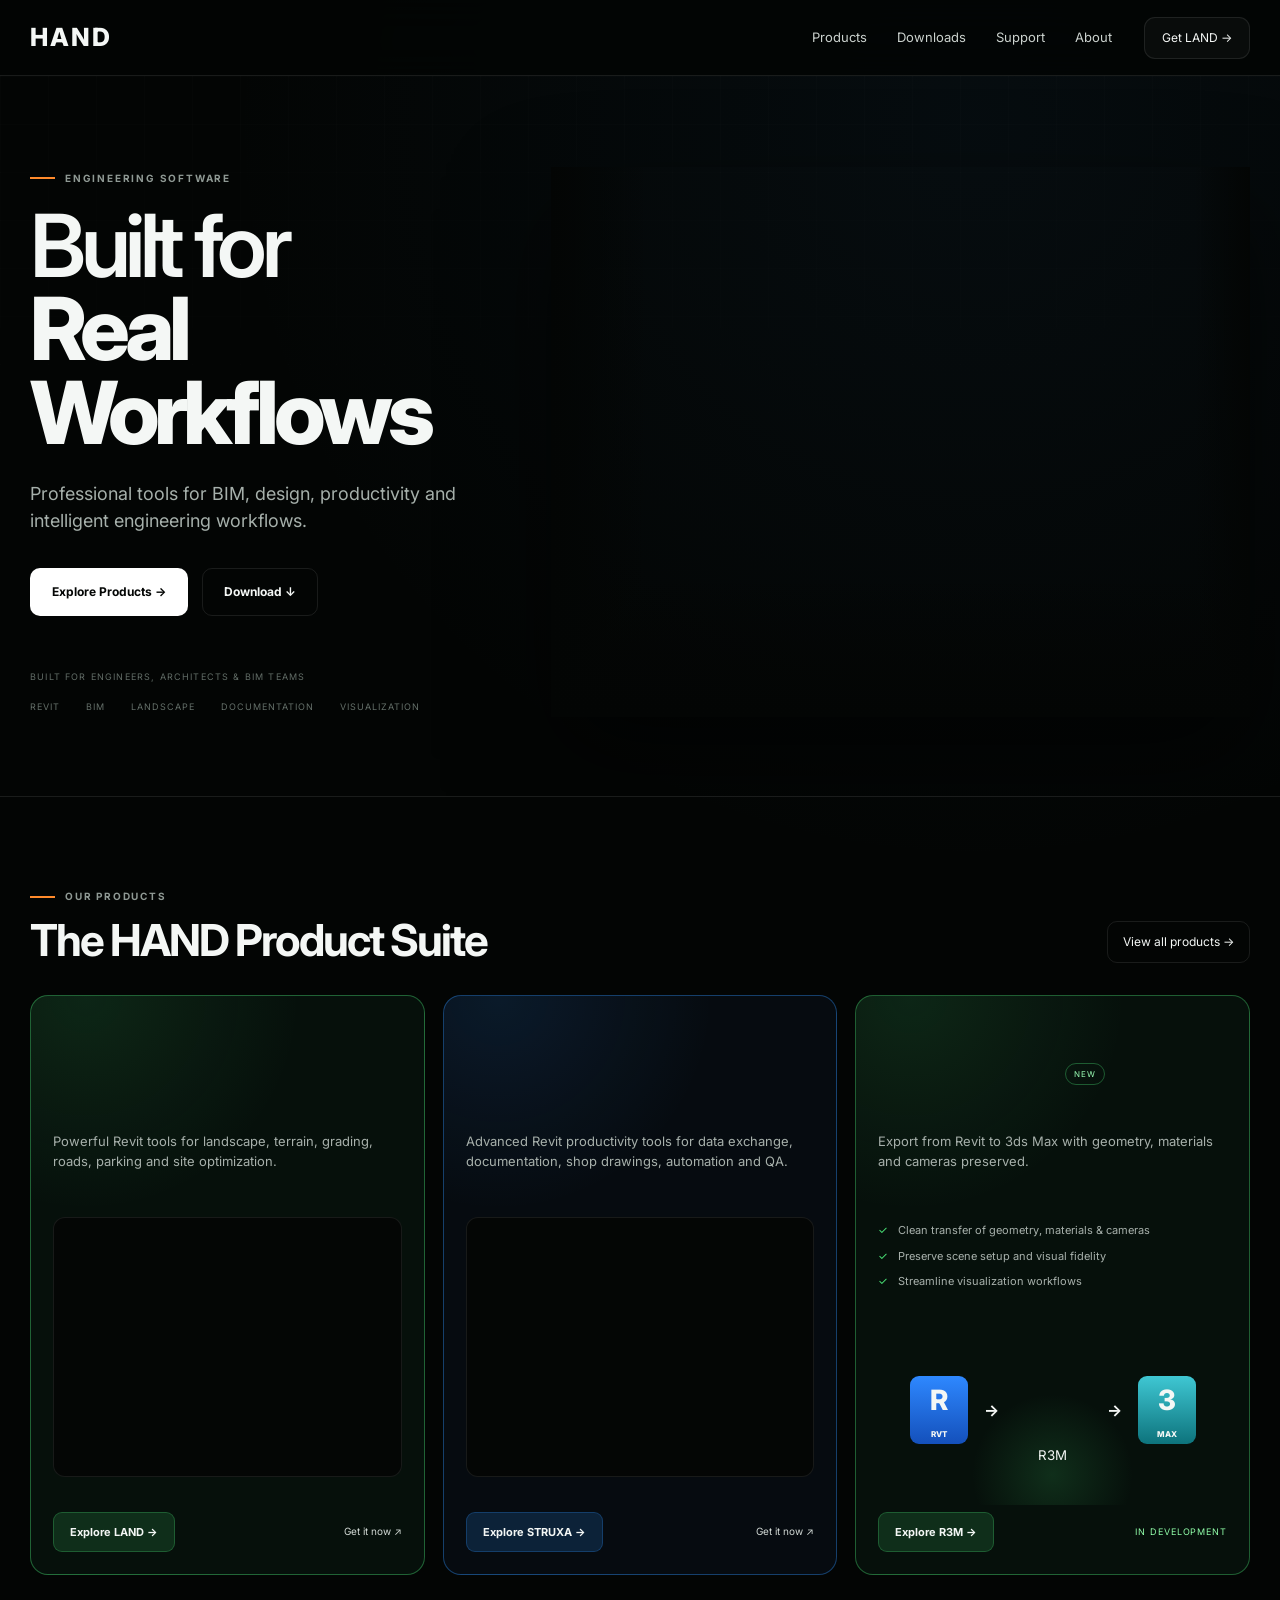
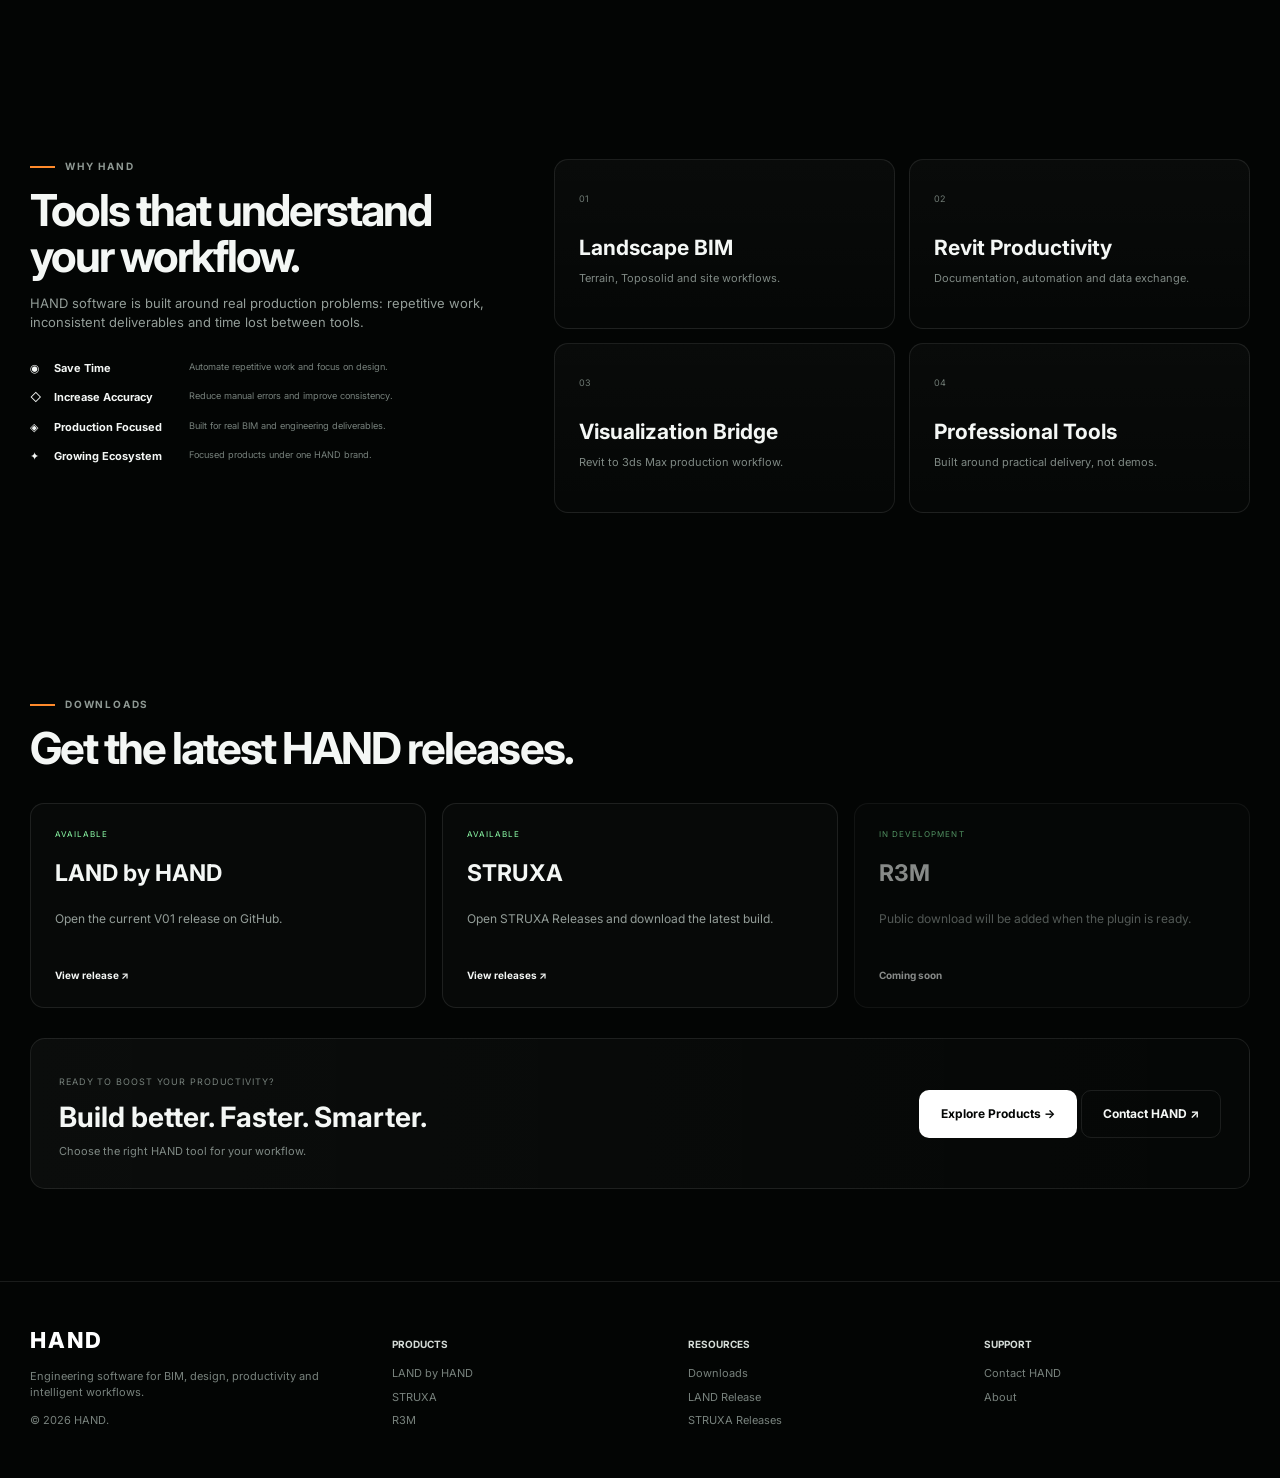
==== index.html @ 241ab633 "Publish approved HAND site with exact R3M logo" ====
<!doctype html>
<html lang="en">
<head>
<meta charset="utf-8">
<meta name="viewport" content="width=device-width,initial-scale=1">
<title>HAND — Engineering Software</title>
<meta name="description" content="Professional Revit and BIM software built for real engineering workflows.">
<link rel="preconnect" href="https://fonts.googleapis.com">
<link rel="preconnect" href="https://fonts.gstatic.com" crossorigin>
<link href="https://fonts.googleapis.com/css2?family=Inter:wght@400;500;600;700;800&display=swap" rel="stylesheet">
<style>
:root{--bg:#030504;--panel:#080c0a;--panel2:#0b100d;--text:#f4f7f5;--muted:#939d98;--line:rgba(255,255,255,.09);--green:#4be879;--blue:#2f94ff;--orange:#ff8a2b;--radius:18px}
*{box-sizing:border-box}html{scroll-behavior:smooth}body{margin:0;background:radial-gradient(circle at 76% 4%,rgba(43,102,154,.08),transparent 24%),var(--bg);color:var(--text);font-family:Inter,system-ui,sans-serif;line-height:1.5;overflow-x:hidden}a{color:inherit;text-decoration:none}.shell{width:min(1220px,calc(100% - 48px));margin:auto}
.topbar{position:sticky;top:0;z-index:99;height:76px;background:rgba(3,5,4,.86);border-bottom:1px solid var(--line);backdrop-filter:blur(18px)}.nav{height:100%;display:flex;align-items:center;gap:32px}.brand{font-size:25px;font-weight:800;letter-spacing:.08em}.navlinks{margin-left:auto;display:flex;gap:30px;color:#cbd2ce;font-size:13px}.navlinks a:hover{color:white}.topcta{padding:11px 17px;border:1px solid var(--line);border-radius:11px;font-size:12px;background:rgba(255,255,255,.03)}
.hero{border-bottom:1px solid var(--line);position:relative;overflow:hidden}.hero:before{content:"";position:absolute;inset:0;background-image:linear-gradient(rgba(255,255,255,.012) 1px,transparent 1px),linear-gradient(90deg,rgba(255,255,255,.012) 1px,transparent 1px);background-size:48px 48px;mask-image:linear-gradient(#000,transparent 70%);pointer-events:none}.hero-grid{min-height:720px;display:grid;grid-template-columns:.82fr 1.18fr;gap:36px;align-items:center;padding:58px 0 46px}.eyebrow{display:flex;align-items:center;gap:10px;font-size:10px;letter-spacing:.18em;color:#8f9994;font-weight:700}.eyebrow:before{content:"";width:25px;height:2px;background:var(--orange)}h1{font-size:clamp(62px,6.8vw,92px);letter-spacing:-.062em;line-height:.96;margin:18px 0 26px;font-weight:600}h1 strong{font-weight:800}.hero-copy p{font-size:18px;color:#a6b0ab;max-width:565px}.hero-actions{display:flex;gap:14px;margin:34px 0 54px}.btn{min-height:48px;padding:0 21px;border-radius:10px;border:1px solid var(--line);display:inline-flex;align-items:center;justify-content:center;gap:22px;font-size:12px;font-weight:700;transition:.22s ease}.btn:hover{transform:translateY(-2px)}.btn.primary{background:#fff;color:#040605}.trustlabel{font-size:9px;letter-spacing:.13em;color:#626d67}.trust{display:flex;gap:26px;flex-wrap:wrap;margin-top:16px;color:#65706a;font-size:9px;letter-spacing:.11em}.hero-art{position:relative;min-height:550px}.hero-img{position:absolute;inset:0;width:100%;height:100%;object-fit:cover;object-position:center;border-radius:8px;box-shadow:0 42px 100px rgba(0,0,0,.55)}.hero-art:after{content:"";position:absolute;inset:0;background:linear-gradient(90deg,#030504 0%,transparent 14%,transparent 92%,#030504 100%),linear-gradient(180deg,transparent 74%,#030504 100%);pointer-events:none}
.section{padding:92px 0}.section-head{display:flex;justify-content:space-between;align-items:end;margin-bottom:32px}.section-head h2{font-size:44px;letter-spacing:-.045em;line-height:1.05;margin:13px 0 0}.outline{padding:11px 15px;border:1px solid var(--line);border-radius:10px;font-size:12px}
.product-grid{display:grid;grid-template-columns:repeat(3,1fr);gap:18px}.product{min-height:580px;padding:22px;border:1px solid var(--line);border-radius:var(--radius);display:flex;flex-direction:column;overflow:hidden;position:relative;transition:.28s ease}.product:hover{transform:translateY(-5px)}.product.land{border-color:rgba(75,232,121,.38);background:radial-gradient(circle at 14% 0,rgba(75,232,121,.10),transparent 32%),#06100b}.product.struxa{border-color:rgba(47,148,255,.38);background:radial-gradient(circle at 14% 0,rgba(47,148,255,.11),transparent 32%),#060b10}.product.r3m{border-color:rgba(75,232,121,.36);background:radial-gradient(circle at 14% 0,rgba(75,232,121,.10),transparent 32%),#06100b}.product-logo{height:112px;display:flex;align-items:center}.product-logo img{max-height:106px;max-width:100%;object-fit:contain}.product>p{min-height:65px;margin:2px 0 14px;color:#a7b0ab;font-size:13px}.poster{height:260px;border:1px solid rgba(255,255,255,.08);border-radius:12px;overflow:hidden;background:#040605;margin:6px 0 20px}.poster img{width:100%;height:100%;object-fit:cover;transition:.3s ease}.product:hover .poster img{transform:scale(1.015)}.card-foot{margin-top:auto;display:flex;align-items:center;justify-content:space-between;gap:12px}.product-btn{padding:11px 16px;border-radius:9px;font-size:11px;font-weight:700;border:1px solid var(--line)}.land .product-btn,.r3m .product-btn{background:rgba(75,232,121,.14);border-color:rgba(75,232,121,.25)}.struxa .product-btn{background:rgba(47,148,255,.17);border-color:rgba(47,148,255,.25)}.secondary-link{font-size:10px;color:#d2d9d5}
.r3-title{height:112px;display:flex;align-items:center;gap:16px}.r3-title strong{font-size:42px;letter-spacing:-.04em}.pill{font-size:8px;letter-spacing:.11em;color:#9bffb6;border:1px solid rgba(75,232,121,.34);border-radius:999px;padding:4px 8px}.r3-logo{width:74px;height:74px;filter:drop-shadow(0 0 18px rgba(75,232,121,.22))}.r3-logo .cube-line{stroke:rgba(242,247,245,.92);stroke-width:4;fill:none;stroke-linejoin:round;stroke-linecap:round}.r3-logo .cube-back{stroke:rgba(75,232,121,.58);stroke-width:2.8;fill:none;stroke-linejoin:round;stroke-linecap:round}.r3-logo .r-core{fill:url(#r3grad)}.r3-logo .r-shadow{fill:rgba(24,94,42,.95)}.r3-list{list-style:none;padding:0;margin:2px 0 16px}.r3-list li{font-size:11px;color:#a8b1ac;margin:9px 0;padding-left:20px;position:relative}.r3-list li:before{content:"✓";position:absolute;left:0;color:var(--green)}.pipeline{height:190px;display:flex;align-items:center;justify-content:center;gap:16px;border-radius:12px;background:radial-gradient(circle at 50% 84%,rgba(75,232,121,.14),transparent 34%)}.app{width:58px;height:68px;border-radius:9px;display:grid;place-items:center;font-weight:800;font-size:28px;background:linear-gradient(#2e88ff,#1450bb)}.app.max{background:linear-gradient(#3fc7d3,#0d737c)}.app small{display:block;font-size:8px}.mid{text-align:center}.mid .r3-logo{width:60px;height:60px;margin:auto}.mid small{display:block;margin-top:10px}.dev{font-size:9px;color:#91ffaa;letter-spacing:.1em}
.why-wrap{display:grid;grid-template-columns:.82fr 1.18fr;gap:40px}.why-copy h2{font-size:44px;letter-spacing:-.045em;line-height:1.04;margin:14px 0}.why-copy>p{max-width:470px;color:var(--muted);font-size:13px}.why-list{display:grid;gap:13px;margin-top:27px}.why-list div{display:grid;grid-template-columns:24px 135px 1fr;align-items:start;font-size:11px}.why-list small{color:#77817c}.cap-grid{display:grid;grid-template-columns:repeat(2,1fr);gap:14px}.cap{min-height:170px;padding:24px;border:1px solid var(--line);border-radius:14px;background:linear-gradient(180deg,rgba(255,255,255,.028),rgba(255,255,255,.012))}.cap span{font-size:9px;color:#6e7973}.cap strong{display:block;font-size:21px;margin:24px 0 6px}.cap p{margin:0;font-size:11px;color:#7f8984}
.download-grid{display:grid;grid-template-columns:repeat(3,1fr);gap:16px}.download{min-height:205px;padding:24px;border:1px solid var(--line);border-radius:14px;background:rgba(255,255,255,.02);display:flex;flex-direction:column}.download span{font-size:8px;letter-spacing:.13em;color:#8effaa}.download strong{font-size:23px;margin:16px 0 7px}.download p{font-size:12px;color:var(--muted)}.download b{margin-top:auto;font-size:10px}.download.disabled{opacity:.55}.bottom-cta{margin-top:30px;padding:28px;border:1px solid var(--line);border-radius:15px;display:flex;align-items:center;justify-content:space-between;gap:25px;background:linear-gradient(90deg,rgba(255,255,255,.035),rgba(255,255,255,.012))}.bottom-cta small{font-size:9px;color:#76807b;letter-spacing:.1em}.bottom-cta h3{font-size:28px;margin:5px 0}.bottom-cta p{font-size:11px;color:#7f8984;margin:0}
footer{border-top:1px solid var(--line);padding:42px 0;color:#78827d;font-size:11px}.footer-grid{display:grid;grid-template-columns:1.25fr repeat(3,1fr);gap:30px}.footer-grid h4{color:#d4dbd7;font-size:10px}.footer-grid a{display:block;margin:7px 0}.footer-brand{font-size:22px;font-weight:800;letter-spacing:.08em;color:#fff}
.reveal{opacity:0;transform:translateY(18px);transition:.65s ease}.reveal.visible{opacity:1;transform:none}
@media(max-width:1000px){.hero-grid,.why-wrap{grid-template-columns:1fr}.hero-art{min-height:470px}.product-grid,.download-grid{grid-template-columns:1fr}.footer-grid{grid-template-columns:1fr 1fr}.navlinks{display:none}}@media(max-width:620px){.shell{width:min(100% - 28px,1220px)}.hero-grid{min-height:auto;padding:55px 0}.hero-art{min-height:360px}h1{font-size:52px}.section{padding:68px 0}.section-head{align-items:flex-start;flex-direction:column;gap:16px}.cap-grid{grid-template-columns:1fr}.why-list div{grid-template-columns:24px 1fr}.why-list small{grid-column:2}.bottom-cta{align-items:flex-start;flex-direction:column}.footer-grid{grid-template-columns:1fr}}

.exact-r3{height:112px;display:flex;align-items:center;gap:12px}
.exact-r3 img{width:260px;max-width:80%;height:105px;object-fit:contain;object-position:left center;filter:drop-shadow(0 0 13px rgba(75,232,121,.17))}
.r3-exact-icon{width:76px;height:76px;object-fit:contain;filter:drop-shadow(0 0 13px rgba(75,232,121,.18))}
.mid .r3-exact-icon{margin:auto}

/* Official product artwork cropping */
.product-logo{overflow:hidden;position:relative}
.land .product-logo img{width:250%;max-width:none;max-height:none;height:auto;transform:translate(-3%,-1%)}
.struxa .product-logo img{width:210%;max-width:none;max-height:none;height:auto;transform:translate(-1%,-1%)}
.exact-r3{overflow:hidden}
.exact-r3 img{width:175px!important;max-width:none!important;height:210px!important;object-fit:cover!important;object-position:50% 96%!important;transform:translateY(-5px);filter:drop-shadow(0 0 12px rgba(75,232,121,.18))!important}
.r3-exact-icon{width:76px!important;height:76px!important;object-fit:cover!important;object-position:50% 23%!important;filter:drop-shadow(0 0 13px rgba(75,232,121,.18))}
</style>
</head>
<body>
<header class="topbar"><div class="shell nav"><a class="brand" href="#top">HAND</a><nav class="navlinks"><a href="#products">Products</a><a href="#downloads">Downloads</a><a href="#support">Support</a><a href="#about">About</a></nav><a class="topcta" href="https://github.com/amae1234ae-lgtm/Land-by-hand/releases/tag/V01" target="_blank">Get LAND →</a></div></header>
<main id="top">
<section class="hero"><div class="shell hero-grid"><div class="hero-copy reveal"><div class="eyebrow">ENGINEERING SOFTWARE</div><h1>Built for<br><strong>Real Workflows</strong></h1><p>Professional tools for BIM, design, productivity and intelligent engineering workflows.</p><div class="hero-actions"><a class="btn primary" href="#products">Explore Products →</a><a class="btn" href="#downloads">Download ↓</a></div><div class="trustlabel">BUILT FOR ENGINEERS, ARCHITECTS & BIM TEAMS</div><div class="trust"><span>REVIT</span><span>BIM</span><span>LANDSCAPE</span><span>DOCUMENTATION</span><span>VISUALIZATION</span></div></div><div class="hero-art reveal"><img class="hero-img" src="assets/hero.webp" alt="HAND engineering software visualization"></div></div></section>
<section class="section" id="products"><div class="shell"><div class="section-head reveal"><div><div class="eyebrow">OUR PRODUCTS</div><h2>The HAND Product Suite</h2></div><a class="outline" href="#downloads">View all products →</a></div><div class="product-grid">
<article class="product land reveal"><div class="product-logo"><img src="assets/land.webp" alt="LAND by HAND"></div><p>Powerful Revit tools for landscape, terrain, grading, roads, parking and site optimization.</p><div class="poster"><img src="assets/land.webp" alt="LAND by HAND features"></div><div class="card-foot"><a class="product-btn" href="https://github.com/amae1234ae-lgtm/Land-by-hand/releases/tag/V01" target="_blank">Explore LAND →</a><a class="secondary-link" href="https://github.com/amae1234ae-lgtm/Land-by-hand/releases/tag/V01" target="_blank">Get it now ↗</a></div></article>
<article class="product struxa reveal"><div class="product-logo"><img src="assets/struxa.webp" alt="STRUXA by HAND"></div><p>Advanced Revit productivity tools for data exchange, documentation, shop drawings, automation and QA.</p><div class="poster"><img src="assets/struxa.webp" alt="STRUXA features"></div><div class="card-foot"><a class="product-btn" href="https://github.com/amae1234ae-lgtm/struxa-releases/releases" target="_blank">Explore STRUXA →</a><a class="secondary-link" href="https://github.com/amae1234ae-lgtm/struxa-releases/releases" target="_blank">Get it now ↗</a></div></article>
<article class="product r3m reveal"><div class="r3-title exact-r3"><img src="assets/r3m.webp" alt="R3M approved Option 3 logo"><span class="pill">NEW</span></div><p>Export from Revit to 3ds Max with geometry, materials and cameras preserved.</p><ul class="r3-list"><li>Clean transfer of geometry, materials & cameras</li><li>Preserve scene setup and visual fidelity</li><li>Streamline visualization workflows</li></ul><div class="pipeline"><div class="app">R<small>RVT</small></div><b>→</b><div class="mid"><img class="r3-exact-icon" src="assets/r3m.webp" alt="R3M"><small>R3M</small></div><b>→</b><div class="app max">3<small>MAX</small></div></div><div class="card-foot"><a class="product-btn" href="#about">Explore R3M →</a><span class="dev">IN DEVELOPMENT</span></div></article>
</div></div></section>
<section class="section" id="about"><div class="shell why-wrap"><div class="why-copy reveal"><div class="eyebrow">WHY HAND</div><h2>Tools that understand<br>your workflow.</h2><p>HAND software is built around real production problems: repetitive work, inconsistent deliverables and time lost between tools.</p><div class="why-list"><div><span>◉</span><b>Save Time</b><small>Automate repetitive work and focus on design.</small></div><div><span>◇</span><b>Increase Accuracy</b><small>Reduce manual errors and improve consistency.</small></div><div><span>◈</span><b>Production Focused</b><small>Built for real BIM and engineering deliverables.</small></div><div><span>✦</span><b>Growing Ecosystem</b><small>Focused products under one HAND brand.</small></div></div></div><div class="cap-grid reveal"><article class="cap"><span>01</span><strong>Landscape BIM</strong><p>Terrain, Toposolid and site workflows.</p></article><article class="cap"><span>02</span><strong>Revit Productivity</strong><p>Documentation, automation and data exchange.</p></article><article class="cap"><span>03</span><strong>Visualization Bridge</strong><p>Revit to 3ds Max production workflow.</p></article><article class="cap"><span>04</span><strong>Professional Tools</strong><p>Built around practical delivery, not demos.</p></article></div></div></section>
<section class="section" id="downloads"><div class="shell"><div class="section-head reveal"><div><div class="eyebrow">DOWNLOADS</div><h2>Get the latest HAND releases.</h2></div></div><div class="download-grid reveal"><a class="download" href="https://github.com/amae1234ae-lgtm/Land-by-hand/releases/tag/V01" target="_blank"><span>AVAILABLE</span><strong>LAND by HAND</strong><p>Open the current V01 release on GitHub.</p><b>View release ↗</b></a><a class="download" href="https://github.com/amae1234ae-lgtm/struxa-releases/releases" target="_blank"><span>AVAILABLE</span><strong>STRUXA</strong><p>Open STRUXA Releases and download the latest build.</p><b>View releases ↗</b></a><div class="download disabled"><span>IN DEVELOPMENT</span><strong>R3M</strong><p>Public download will be added when the plugin is ready.</p><b>Coming soon</b></div></div><div class="bottom-cta reveal" id="support"><div><small>READY TO BOOST YOUR PRODUCTIVITY?</small><h3>Build better. Faster. Smarter.</h3><p>Choose the right HAND tool for your workflow.</p></div><div><a class="btn primary" href="#products">Explore Products →</a> <a class="btn" href="mailto:handplugins@gmail.com">Contact HAND ↗</a></div></div></div></section>
</main>
<footer><div class="shell footer-grid"><div><div class="footer-brand">HAND</div><p>Engineering software for BIM, design, productivity and intelligent workflows.</p><span>© <span id="year"></span> HAND.</span></div><div><h4>PRODUCTS</h4><a href="#products">LAND by HAND</a><a href="#products">STRUXA</a><a href="#products">R3M</a></div><div><h4>RESOURCES</h4><a href="#downloads">Downloads</a><a href="https://github.com/amae1234ae-lgtm/Land-by-hand/releases/tag/V01" target="_blank">LAND Release</a><a href="https://github.com/amae1234ae-lgtm/struxa-releases/releases" target="_blank">STRUXA Releases</a></div><div><h4>SUPPORT</h4><a href="mailto:handplugins@gmail.com">Contact HAND</a><a href="#about">About</a></div></div></footer>
<script>document.getElementById('year').textContent=new Date().getFullYear();const io=new IntersectionObserver(es=>es.forEach(e=>{if(e.isIntersecting){e.target.classList.add('visible');io.unobserve(e.target)}}),{threshold:.08});document.querySelectorAll('.reveal').forEach(el=>io.observe(el));</script>
</body></html>
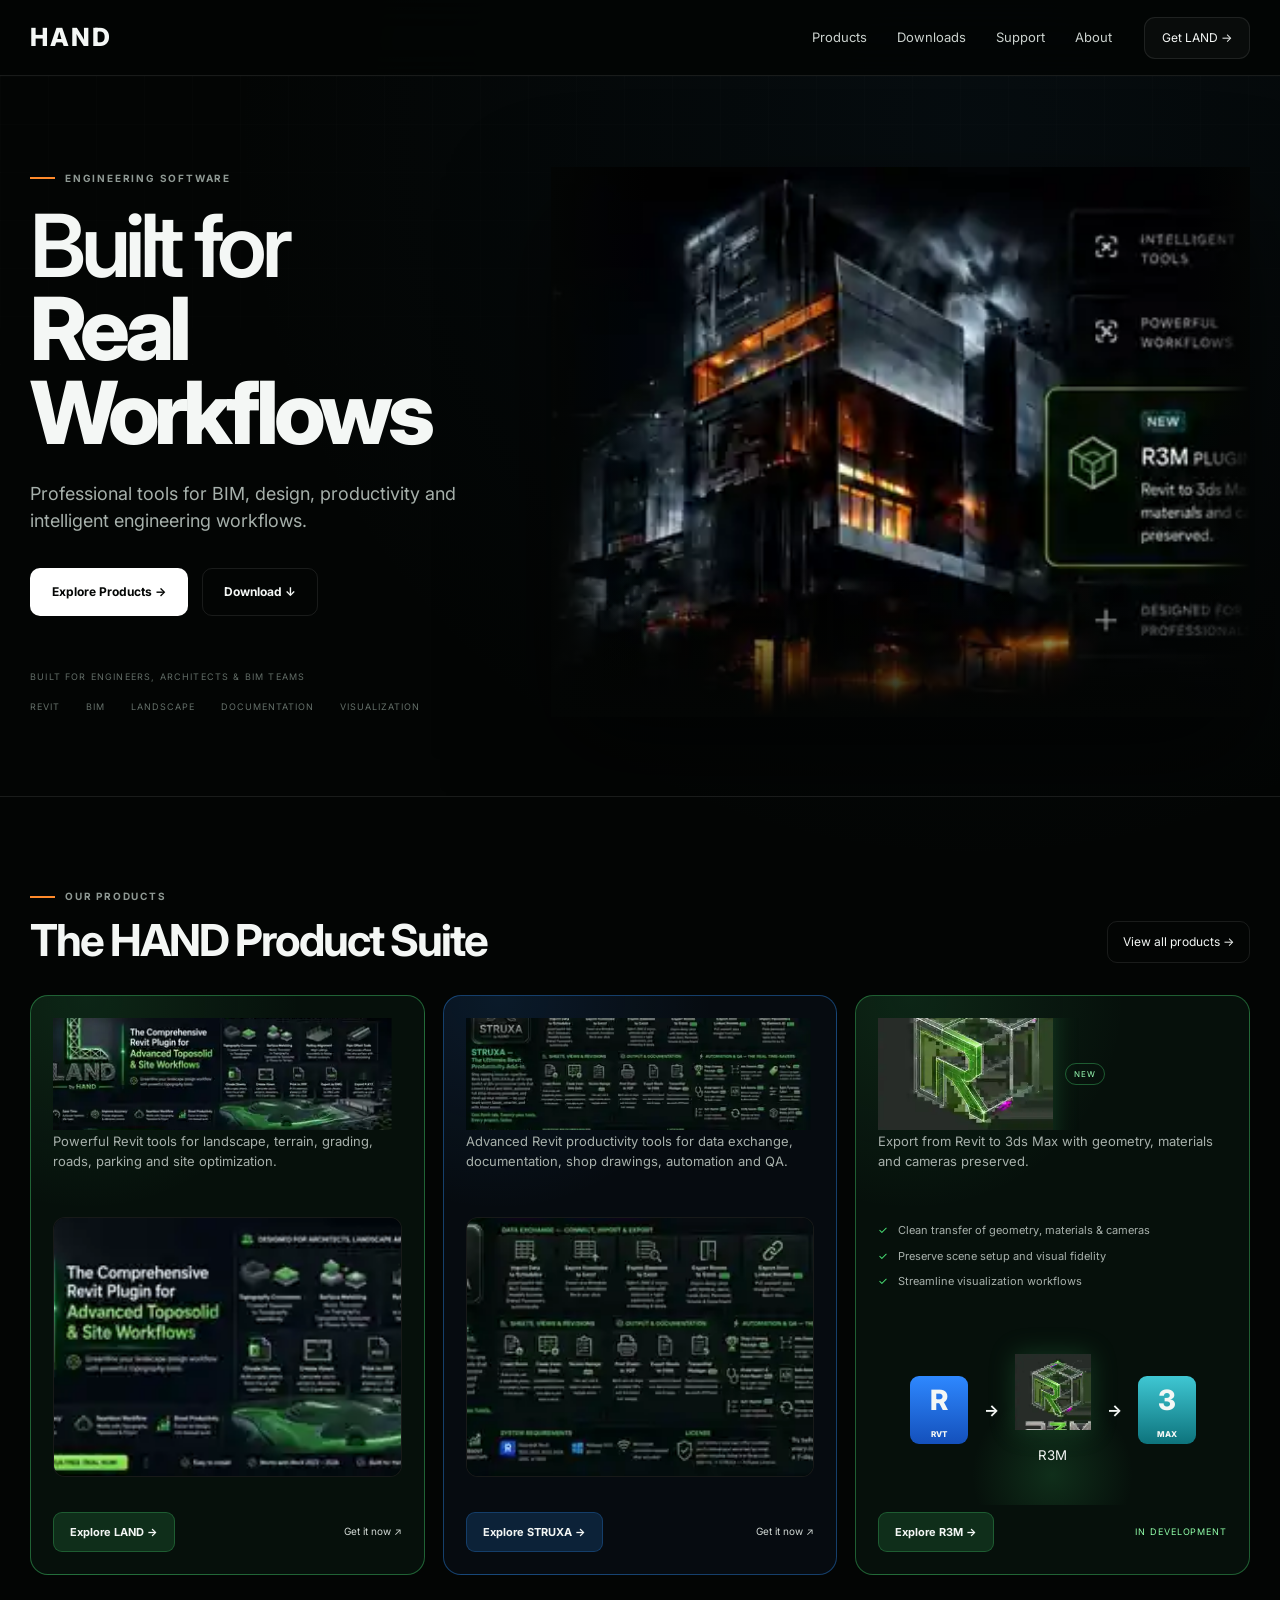
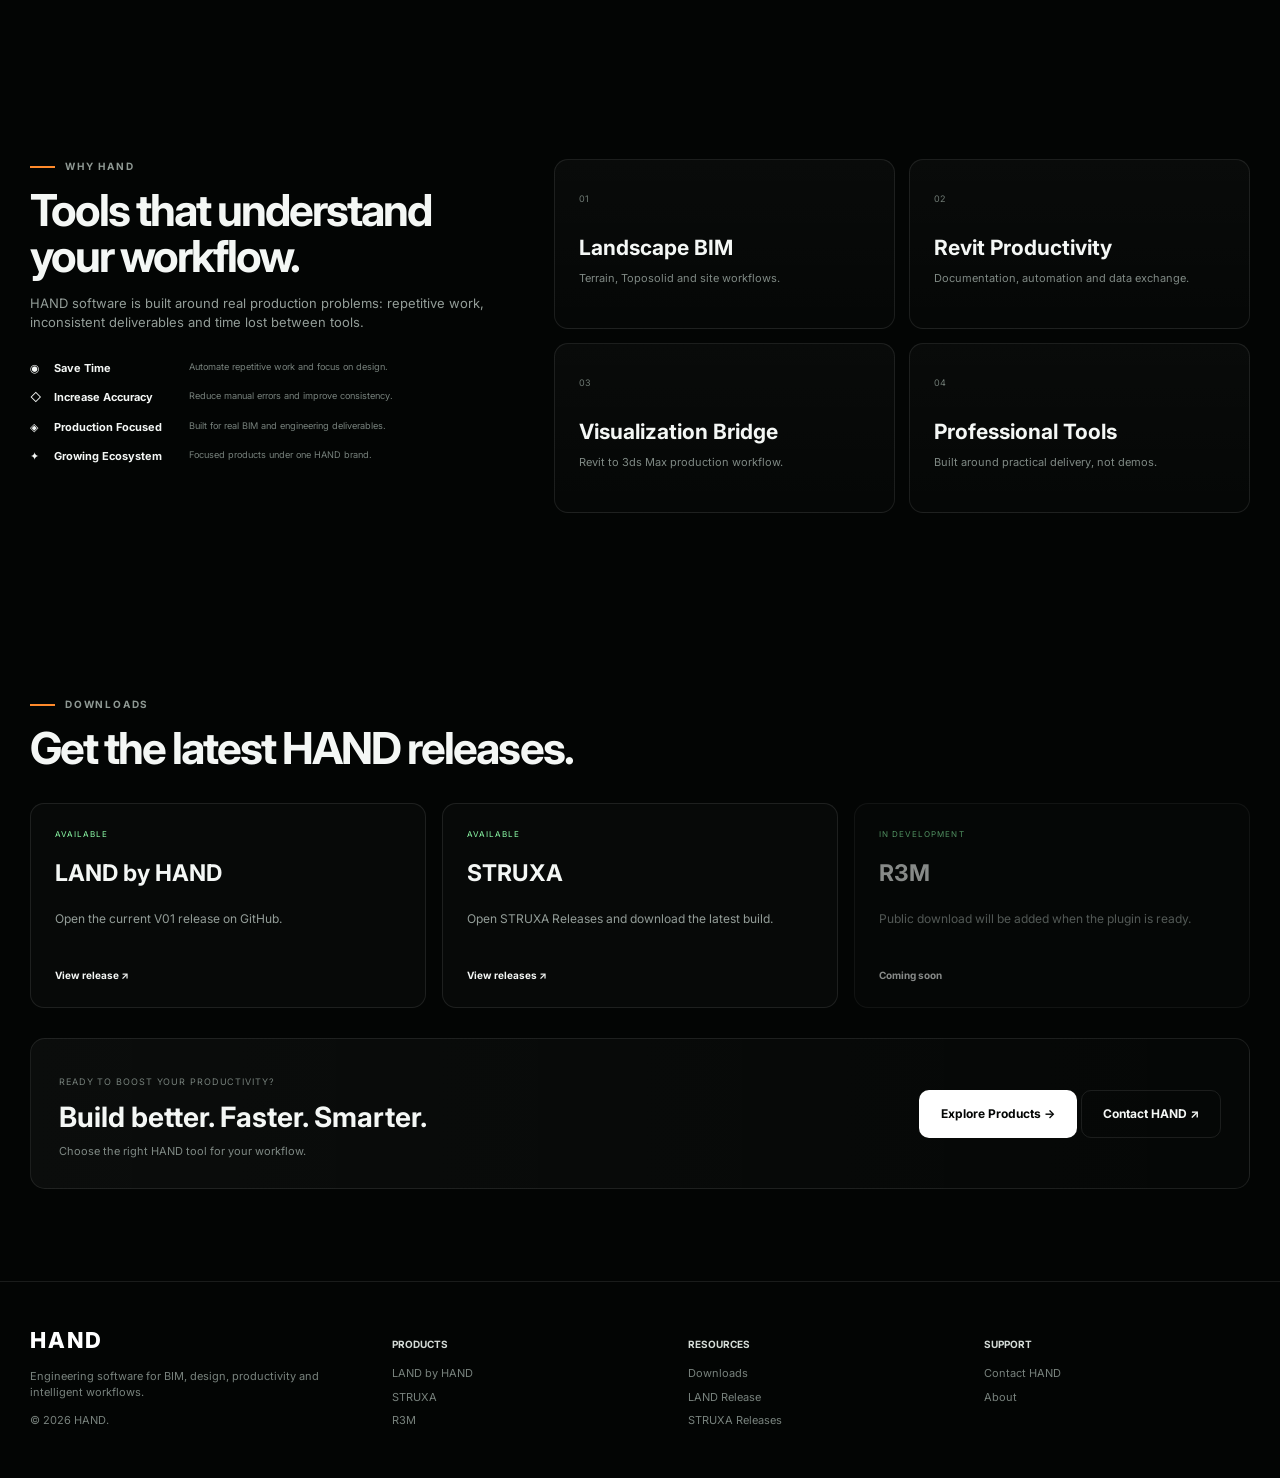
==== commit 9f0c6d5e: "Switch HAND site to embedded image delivery" ====
--- a/index.html
+++ b/index.html
@@ -27,7 +27,6 @@
 .r3-exact-icon{width:76px;height:76px;object-fit:contain;filter:drop-shadow(0 0 13px rgba(75,232,121,.18))}
 .mid .r3-exact-icon{margin:auto}
 
-/* Official product artwork cropping */
 .product-logo{overflow:hidden;position:relative}
 .land .product-logo img{width:250%;max-width:none;max-height:none;height:auto;transform:translate(-3%,-1%)}
 .struxa .product-logo img{width:210%;max-width:none;max-height:none;height:auto;transform:translate(-1%,-1%)}
@@ -39,15 +38,15 @@
 <body>
 <header class="topbar"><div class="shell nav"><a class="brand" href="#top">HAND</a><nav class="navlinks"><a href="#products">Products</a><a href="#downloads">Downloads</a><a href="#support">Support</a><a href="#about">About</a></nav><a class="topcta" href="https://github.com/amae1234ae-lgtm/Land-by-hand/releases/tag/V01" target="_blank">Get LAND →</a></div></header>
 <main id="top">
-<section class="hero"><div class="shell hero-grid"><div class="hero-copy reveal"><div class="eyebrow">ENGINEERING SOFTWARE</div><h1>Built for<br><strong>Real Workflows</strong></h1><p>Professional tools for BIM, design, productivity and intelligent engineering workflows.</p><div class="hero-actions"><a class="btn primary" href="#products">Explore Products →</a><a class="btn" href="#downloads">Download ↓</a></div><div class="trustlabel">BUILT FOR ENGINEERS, ARCHITECTS & BIM TEAMS</div><div class="trust"><span>REVIT</span><span>BIM</span><span>LANDSCAPE</span><span>DOCUMENTATION</span><span>VISUALIZATION</span></div></div><div class="hero-art reveal"><img class="hero-img" src="assets/hero.webp" alt="HAND engineering software visualization"></div></div></section>
+<section class="hero"><div class="shell hero-grid"><div class="hero-copy reveal"><div class="eyebrow">ENGINEERING SOFTWARE</div><h1>Built for<br><strong>Real Workflows</strong></h1><p>Professional tools for BIM, design, productivity and intelligent engineering workflows.</p><div class="hero-actions"><a class="btn primary" href="#products">Explore Products →</a><a class="btn" href="#downloads">Download ↓</a></div><div class="trustlabel">BUILT FOR ENGINEERS, ARCHITECTS & BIM TEAMS</div><div class="trust"><span>REVIT</span><span>BIM</span><span>LANDSCAPE</span><span>DOCUMENTATION</span><span>VISUALIZATION</span></div></div><div class="hero-art reveal"><img class="hero-img embedded-hero" alt="HAND engineering software visualization"></div></div></section>
 <section class="section" id="products"><div class="shell"><div class="section-head reveal"><div><div class="eyebrow">OUR PRODUCTS</div><h2>The HAND Product Suite</h2></div><a class="outline" href="#downloads">View all products →</a></div><div class="product-grid">
-<article class="product land reveal"><div class="product-logo"><img src="assets/land.webp" alt="LAND by HAND"></div><p>Powerful Revit tools for landscape, terrain, grading, roads, parking and site optimization.</p><div class="poster"><img src="assets/land.webp" alt="LAND by HAND features"></div><div class="card-foot"><a class="product-btn" href="https://github.com/amae1234ae-lgtm/Land-by-hand/releases/tag/V01" target="_blank">Explore LAND →</a><a class="secondary-link" href="https://github.com/amae1234ae-lgtm/Land-by-hand/releases/tag/V01" target="_blank">Get it now ↗</a></div></article>
-<article class="product struxa reveal"><div class="product-logo"><img src="assets/struxa.webp" alt="STRUXA by HAND"></div><p>Advanced Revit productivity tools for data exchange, documentation, shop drawings, automation and QA.</p><div class="poster"><img src="assets/struxa.webp" alt="STRUXA features"></div><div class="card-foot"><a class="product-btn" href="https://github.com/amae1234ae-lgtm/struxa-releases/releases" target="_blank">Explore STRUXA →</a><a class="secondary-link" href="https://github.com/amae1234ae-lgtm/struxa-releases/releases" target="_blank">Get it now ↗</a></div></article>
-<article class="product r3m reveal"><div class="r3-title exact-r3"><img src="assets/r3m.webp" alt="R3M approved Option 3 logo"><span class="pill">NEW</span></div><p>Export from Revit to 3ds Max with geometry, materials and cameras preserved.</p><ul class="r3-list"><li>Clean transfer of geometry, materials & cameras</li><li>Preserve scene setup and visual fidelity</li><li>Streamline visualization workflows</li></ul><div class="pipeline"><div class="app">R<small>RVT</small></div><b>→</b><div class="mid"><img class="r3-exact-icon" src="assets/r3m.webp" alt="R3M"><small>R3M</small></div><b>→</b><div class="app max">3<small>MAX</small></div></div><div class="card-foot"><a class="product-btn" href="#about">Explore R3M →</a><span class="dev">IN DEVELOPMENT</span></div></article>
+<article class="product land reveal"><div class="product-logo"><img class="embedded-land" alt="LAND by HAND"></div><p>Powerful Revit tools for landscape, terrain, grading, roads, parking and site optimization.</p><div class="poster"><img class="embedded-land" alt="LAND by HAND features"></div><div class="card-foot"><a class="product-btn" href="https://github.com/amae1234ae-lgtm/Land-by-hand/releases/tag/V01" target="_blank">Explore LAND →</a><a class="secondary-link" href="https://github.com/amae1234ae-lgtm/Land-by-hand/releases/tag/V01" target="_blank">Get it now ↗</a></div></article>
+<article class="product struxa reveal"><div class="product-logo"><img class="embedded-struxa" alt="STRUXA by HAND"></div><p>Advanced Revit productivity tools for data exchange, documentation, shop drawings, automation and QA.</p><div class="poster"><img class="embedded-struxa" alt="STRUXA features"></div><div class="card-foot"><a class="product-btn" href="https://github.com/amae1234ae-lgtm/struxa-releases/releases" target="_blank">Explore STRUXA →</a><a class="secondary-link" href="https://github.com/amae1234ae-lgtm/struxa-releases/releases" target="_blank">Get it now ↗</a></div></article>
+<article class="product r3m reveal"><div class="r3-title exact-r3"><img class="embedded-r3m" alt="R3M approved Option 3 logo"><span class="pill">NEW</span></div><p>Export from Revit to 3ds Max with geometry, materials and cameras preserved.</p><ul class="r3-list"><li>Clean transfer of geometry, materials & cameras</li><li>Preserve scene setup and visual fidelity</li><li>Streamline visualization workflows</li></ul><div class="pipeline"><div class="app">R<small>RVT</small></div><b>→</b><div class="mid"><img class="r3-exact-icon embedded-r3m" alt="R3M"><small>R3M</small></div><b>→</b><div class="app max">3<small>MAX</small></div></div><div class="card-foot"><a class="product-btn" href="#about">Explore R3M →</a><span class="dev">IN DEVELOPMENT</span></div></article>
 </div></div></section>
 <section class="section" id="about"><div class="shell why-wrap"><div class="why-copy reveal"><div class="eyebrow">WHY HAND</div><h2>Tools that understand<br>your workflow.</h2><p>HAND software is built around real production problems: repetitive work, inconsistent deliverables and time lost between tools.</p><div class="why-list"><div><span>◉</span><b>Save Time</b><small>Automate repetitive work and focus on design.</small></div><div><span>◇</span><b>Increase Accuracy</b><small>Reduce manual errors and improve consistency.</small></div><div><span>◈</span><b>Production Focused</b><small>Built for real BIM and engineering deliverables.</small></div><div><span>✦</span><b>Growing Ecosystem</b><small>Focused products under one HAND brand.</small></div></div></div><div class="cap-grid reveal"><article class="cap"><span>01</span><strong>Landscape BIM</strong><p>Terrain, Toposolid and site workflows.</p></article><article class="cap"><span>02</span><strong>Revit Productivity</strong><p>Documentation, automation and data exchange.</p></article><article class="cap"><span>03</span><strong>Visualization Bridge</strong><p>Revit to 3ds Max production workflow.</p></article><article class="cap"><span>04</span><strong>Professional Tools</strong><p>Built around practical delivery, not demos.</p></article></div></div></section>
 <section class="section" id="downloads"><div class="shell"><div class="section-head reveal"><div><div class="eyebrow">DOWNLOADS</div><h2>Get the latest HAND releases.</h2></div></div><div class="download-grid reveal"><a class="download" href="https://github.com/amae1234ae-lgtm/Land-by-hand/releases/tag/V01" target="_blank"><span>AVAILABLE</span><strong>LAND by HAND</strong><p>Open the current V01 release on GitHub.</p><b>View release ↗</b></a><a class="download" href="https://github.com/amae1234ae-lgtm/struxa-releases/releases" target="_blank"><span>AVAILABLE</span><strong>STRUXA</strong><p>Open STRUXA Releases and download the latest build.</p><b>View releases ↗</b></a><div class="download disabled"><span>IN DEVELOPMENT</span><strong>R3M</strong><p>Public download will be added when the plugin is ready.</p><b>Coming soon</b></div></div><div class="bottom-cta reveal" id="support"><div><small>READY TO BOOST YOUR PRODUCTIVITY?</small><h3>Build better. Faster. Smarter.</h3><p>Choose the right HAND tool for your workflow.</p></div><div><a class="btn primary" href="#products">Explore Products →</a> <a class="btn" href="mailto:handplugins@gmail.com">Contact HAND ↗</a></div></div></div></section>
 </main>
 <footer><div class="shell footer-grid"><div><div class="footer-brand">HAND</div><p>Engineering software for BIM, design, productivity and intelligent workflows.</p><span>© <span id="year"></span> HAND.</span></div><div><h4>PRODUCTS</h4><a href="#products">LAND by HAND</a><a href="#products">STRUXA</a><a href="#products">R3M</a></div><div><h4>RESOURCES</h4><a href="#downloads">Downloads</a><a href="https://github.com/amae1234ae-lgtm/Land-by-hand/releases/tag/V01" target="_blank">LAND Release</a><a href="https://github.com/amae1234ae-lgtm/struxa-releases/releases" target="_blank">STRUXA Releases</a></div><div><h4>SUPPORT</h4><a href="mailto:handplugins@gmail.com">Contact HAND</a><a href="#about">About</a></div></div></footer>
-<script>document.getElementById('year').textContent=new Date().getFullYear();const io=new IntersectionObserver(es=>es.forEach(e=>{if(e.isIntersecting){e.target.classList.add('visible');io.unobserve(e.target)}}),{threshold:.08});document.querySelectorAll('.reveal').forEach(el=>io.observe(el));</script>
-</body></html>
+<script>document.getElementById('year').textContent=new Date().getFullYear();const io=new IntersectionObserver(es=>es.forEach(e=>{if(e.isIntersecting){e.target.classList.add('visible');io.unobserve(e.target)}}),{threshold:.08});document.querySelectorAll('.reveal').forEach(el=>io.observe(el));async function loadImg(sel,file){try{const r=await fetch(file+'?v=2',{cache:'no-store'});if(!r.ok)throw new Error(file);const b=(await r.text()).trim();document.querySelectorAll(sel).forEach(i=>i.src='data:image/webp;base64,'+b)}catch(e){console.error(e)}}loadImg('.embedded-hero','assets/embedded-hero.txt');loadImg('.embedded-land','assets/embedded-land.txt');loadImg('.embedded-struxa','assets/embedded-struxa.txt');loadImg('.embedded-r3m','assets/embedded-r3m.txt');</script>
+</body></html>
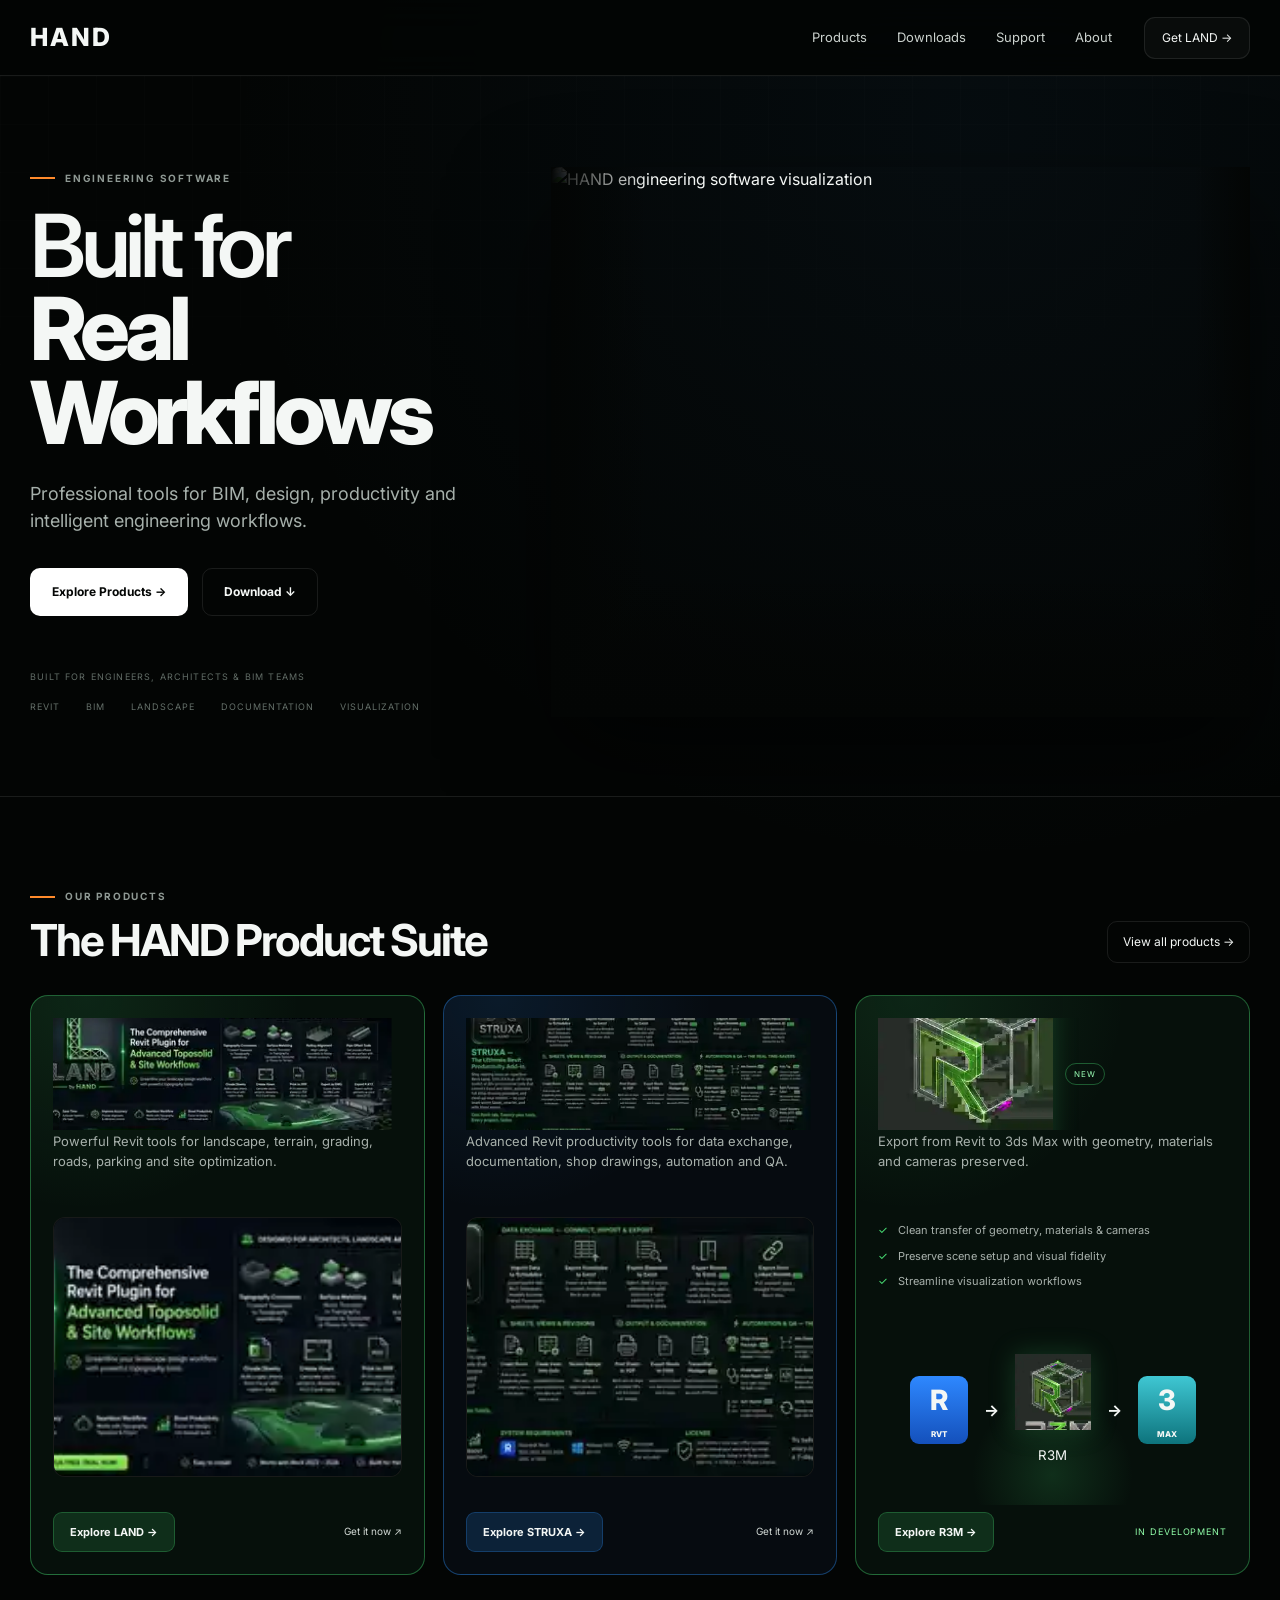
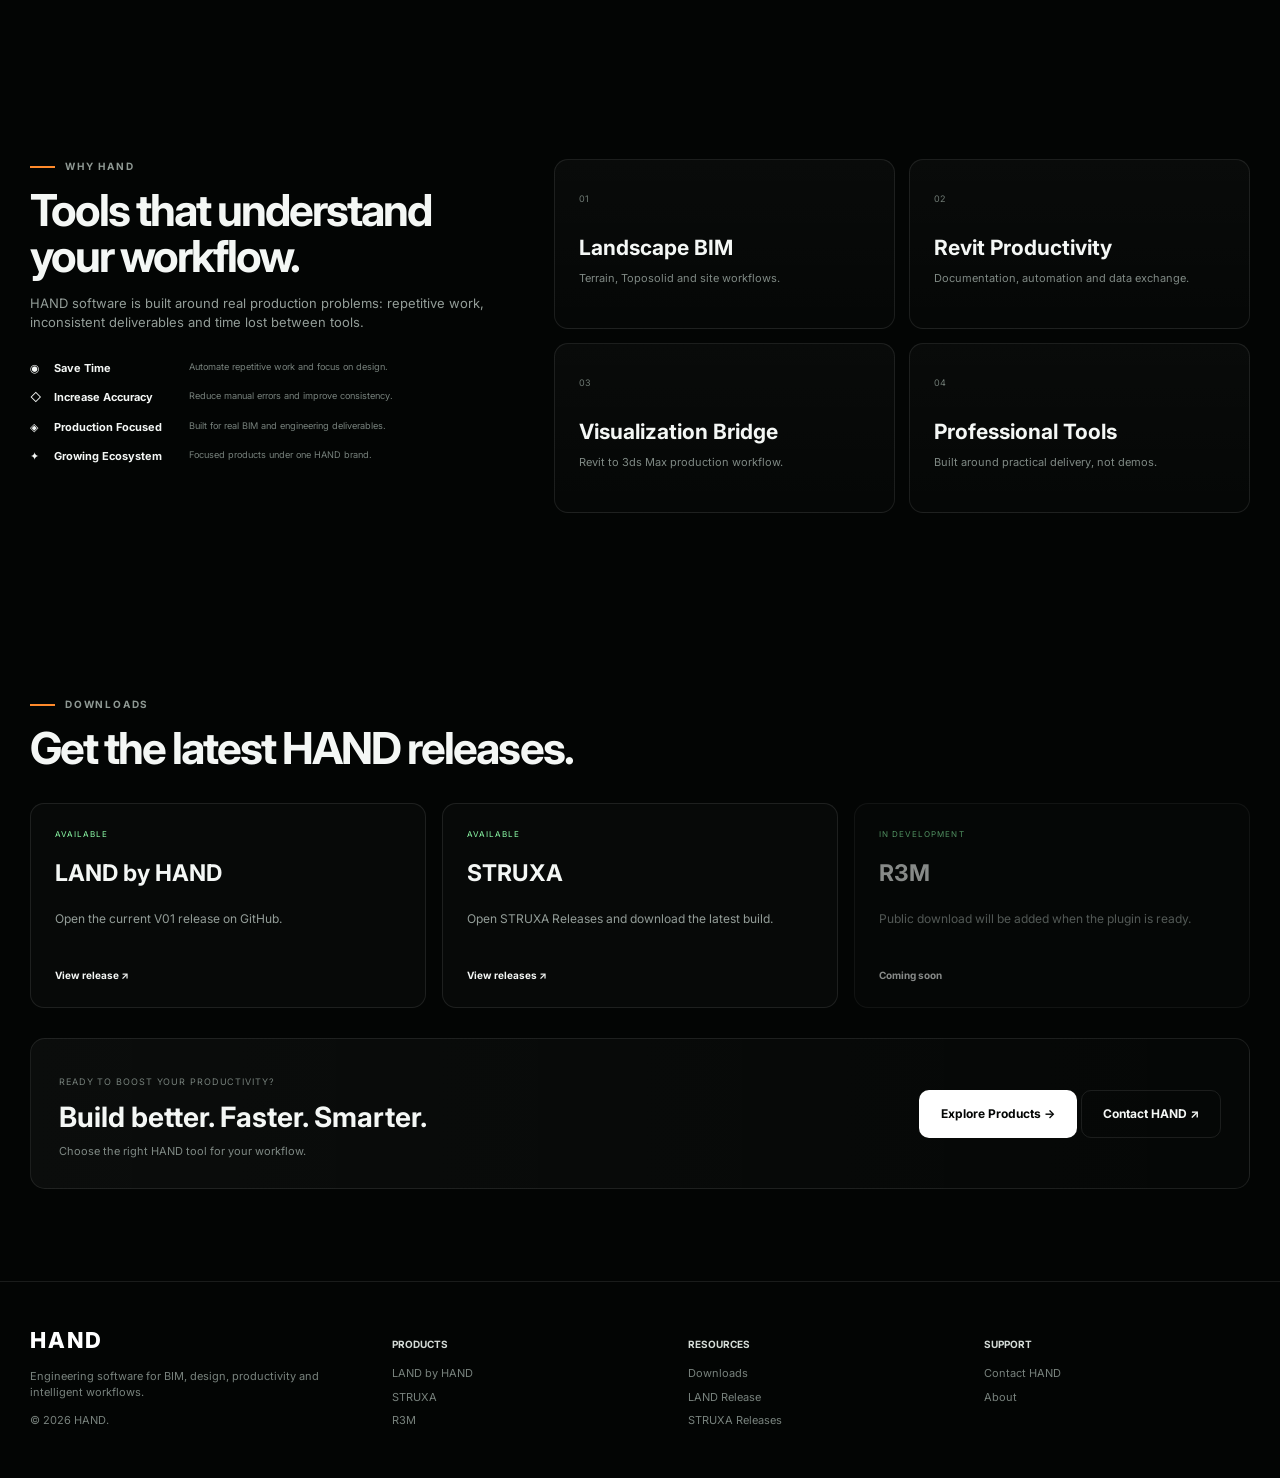
==== commit db6f57fd: "Embed hero image directly in homepage" ====
--- a/index.html
+++ b/index.html
@@ -27,6 +27,7 @@
 .r3-exact-icon{width:76px;height:76px;object-fit:contain;filter:drop-shadow(0 0 13px rgba(75,232,121,.18))}
 .mid .r3-exact-icon{margin:auto}
 
+/* Official product artwork cropping */
 .product-logo{overflow:hidden;position:relative}
 .land .product-logo img{width:250%;max-width:none;max-height:none;height:auto;transform:translate(-3%,-1%)}
 .struxa .product-logo img{width:210%;max-width:none;max-height:none;height:auto;transform:translate(-1%,-1%)}
@@ -38,7 +39,7 @@
 <body>
 <header class="topbar"><div class="shell nav"><a class="brand" href="#top">HAND</a><nav class="navlinks"><a href="#products">Products</a><a href="#downloads">Downloads</a><a href="#support">Support</a><a href="#about">About</a></nav><a class="topcta" href="https://github.com/amae1234ae-lgtm/Land-by-hand/releases/tag/V01" target="_blank">Get LAND →</a></div></header>
 <main id="top">
-<section class="hero"><div class="shell hero-grid"><div class="hero-copy reveal"><div class="eyebrow">ENGINEERING SOFTWARE</div><h1>Built for<br><strong>Real Workflows</strong></h1><p>Professional tools for BIM, design, productivity and intelligent engineering workflows.</p><div class="hero-actions"><a class="btn primary" href="#products">Explore Products →</a><a class="btn" href="#downloads">Download ↓</a></div><div class="trustlabel">BUILT FOR ENGINEERS, ARCHITECTS & BIM TEAMS</div><div class="trust"><span>REVIT</span><span>BIM</span><span>LANDSCAPE</span><span>DOCUMENTATION</span><span>VISUALIZATION</span></div></div><div class="hero-art reveal"><img class="hero-img embedded-hero" alt="HAND engineering software visualization"></div></div></section>
+<section class="hero"><div class="shell hero-grid"><div class="hero-copy reveal"><div class="eyebrow">ENGINEERING SOFTWARE</div><h1>Built for<br><strong>Real Workflows</strong></h1><p>Professional tools for BIM, design, productivity and intelligent engineering workflows.</p><div class="hero-actions"><a class="btn primary" href="#products">Explore Products →</a><a class="btn" href="#downloads">Download ↓</a></div><div class="trustlabel">BUILT FOR ENGINEERS, ARCHITECTS & BIM TEAMS</div><div class="trust"><span>REVIT</span><span>BIM</span><span>LANDSCAPE</span><span>DOCUMENTATION</span><span>VISUALIZATION</span></div></div><div class="hero-art reveal"><img class="hero-img" src="[data-uri]" alt="HAND engineering software visualization"></div></div></section>
 <section class="section" id="products"><div class="shell"><div class="section-head reveal"><div><div class="eyebrow">OUR PRODUCTS</div><h2>The HAND Product Suite</h2></div><a class="outline" href="#downloads">View all products →</a></div><div class="product-grid">
 <article class="product land reveal"><div class="product-logo"><img class="embedded-land" alt="LAND by HAND"></div><p>Powerful Revit tools for landscape, terrain, grading, roads, parking and site optimization.</p><div class="poster"><img class="embedded-land" alt="LAND by HAND features"></div><div class="card-foot"><a class="product-btn" href="https://github.com/amae1234ae-lgtm/Land-by-hand/releases/tag/V01" target="_blank">Explore LAND →</a><a class="secondary-link" href="https://github.com/amae1234ae-lgtm/Land-by-hand/releases/tag/V01" target="_blank">Get it now ↗</a></div></article>
 <article class="product struxa reveal"><div class="product-logo"><img class="embedded-struxa" alt="STRUXA by HAND"></div><p>Advanced Revit productivity tools for data exchange, documentation, shop drawings, automation and QA.</p><div class="poster"><img class="embedded-struxa" alt="STRUXA features"></div><div class="card-foot"><a class="product-btn" href="https://github.com/amae1234ae-lgtm/struxa-releases/releases" target="_blank">Explore STRUXA →</a><a class="secondary-link" href="https://github.com/amae1234ae-lgtm/struxa-releases/releases" target="_blank">Get it now ↗</a></div></article>
@@ -48,5 +49,5 @@
 <section class="section" id="downloads"><div class="shell"><div class="section-head reveal"><div><div class="eyebrow">DOWNLOADS</div><h2>Get the latest HAND releases.</h2></div></div><div class="download-grid reveal"><a class="download" href="https://github.com/amae1234ae-lgtm/Land-by-hand/releases/tag/V01" target="_blank"><span>AVAILABLE</span><strong>LAND by HAND</strong><p>Open the current V01 release on GitHub.</p><b>View release ↗</b></a><a class="download" href="https://github.com/amae1234ae-lgtm/struxa-releases/releases" target="_blank"><span>AVAILABLE</span><strong>STRUXA</strong><p>Open STRUXA Releases and download the latest build.</p><b>View releases ↗</b></a><div class="download disabled"><span>IN DEVELOPMENT</span><strong>R3M</strong><p>Public download will be added when the plugin is ready.</p><b>Coming soon</b></div></div><div class="bottom-cta reveal" id="support"><div><small>READY TO BOOST YOUR PRODUCTIVITY?</small><h3>Build better. Faster. Smarter.</h3><p>Choose the right HAND tool for your workflow.</p></div><div><a class="btn primary" href="#products">Explore Products →</a> <a class="btn" href="mailto:handplugins@gmail.com">Contact HAND ↗</a></div></div></div></section>
 </main>
 <footer><div class="shell footer-grid"><div><div class="footer-brand">HAND</div><p>Engineering software for BIM, design, productivity and intelligent workflows.</p><span>© <span id="year"></span> HAND.</span></div><div><h4>PRODUCTS</h4><a href="#products">LAND by HAND</a><a href="#products">STRUXA</a><a href="#products">R3M</a></div><div><h4>RESOURCES</h4><a href="#downloads">Downloads</a><a href="https://github.com/amae1234ae-lgtm/Land-by-hand/releases/tag/V01" target="_blank">LAND Release</a><a href="https://github.com/amae1234ae-lgtm/struxa-releases/releases" target="_blank">STRUXA Releases</a></div><div><h4>SUPPORT</h4><a href="mailto:handplugins@gmail.com">Contact HAND</a><a href="#about">About</a></div></div></footer>
-<script>document.getElementById('year').textContent=new Date().getFullYear();const io=new IntersectionObserver(es=>es.forEach(e=>{if(e.isIntersecting){e.target.classList.add('visible');io.unobserve(e.target)}}),{threshold:.08});document.querySelectorAll('.reveal').forEach(el=>io.observe(el));async function loadImg(sel,file){try{const r=await fetch(file+'?v=2',{cache:'no-store'});if(!r.ok)throw new Error(file);const b=(await r.text()).trim();document.querySelectorAll(sel).forEach(i=>i.src='data:image/webp;base64,'+b)}catch(e){console.error(e)}}loadImg('.embedded-hero','assets/embedded-hero.txt');loadImg('.embedded-land','assets/embedded-land.txt');loadImg('.embedded-struxa','assets/embedded-struxa.txt');loadImg('.embedded-r3m','assets/embedded-r3m.txt');</script>
+<script>document.getElementById('year').textContent=new Date().getFullYear();const io=new IntersectionObserver(es=>es.forEach(e=>{if(e.isIntersecting){e.target.classList.add('visible');io.unobserve(e.target)}}),{threshold:.08});document.querySelectorAll('.reveal').forEach(el=>io.observe(el));async function loadImg(sel,file){try{const r=await fetch(file+'?v=2',{cache:'no-store'});if(!r.ok)throw new Error(file);const b=(await r.text()).trim();document.querySelectorAll(sel).forEach(i=>i.src='data:image/webp;base64,'+b)}catch(e){console.error(e)}}loadImg('.embedded-land','assets/embedded-land.txt');loadImg('.embedded-struxa','assets/embedded-struxa.txt');loadImg('.embedded-r3m','assets/embedded-r3m.txt');</script>
 </body></html>
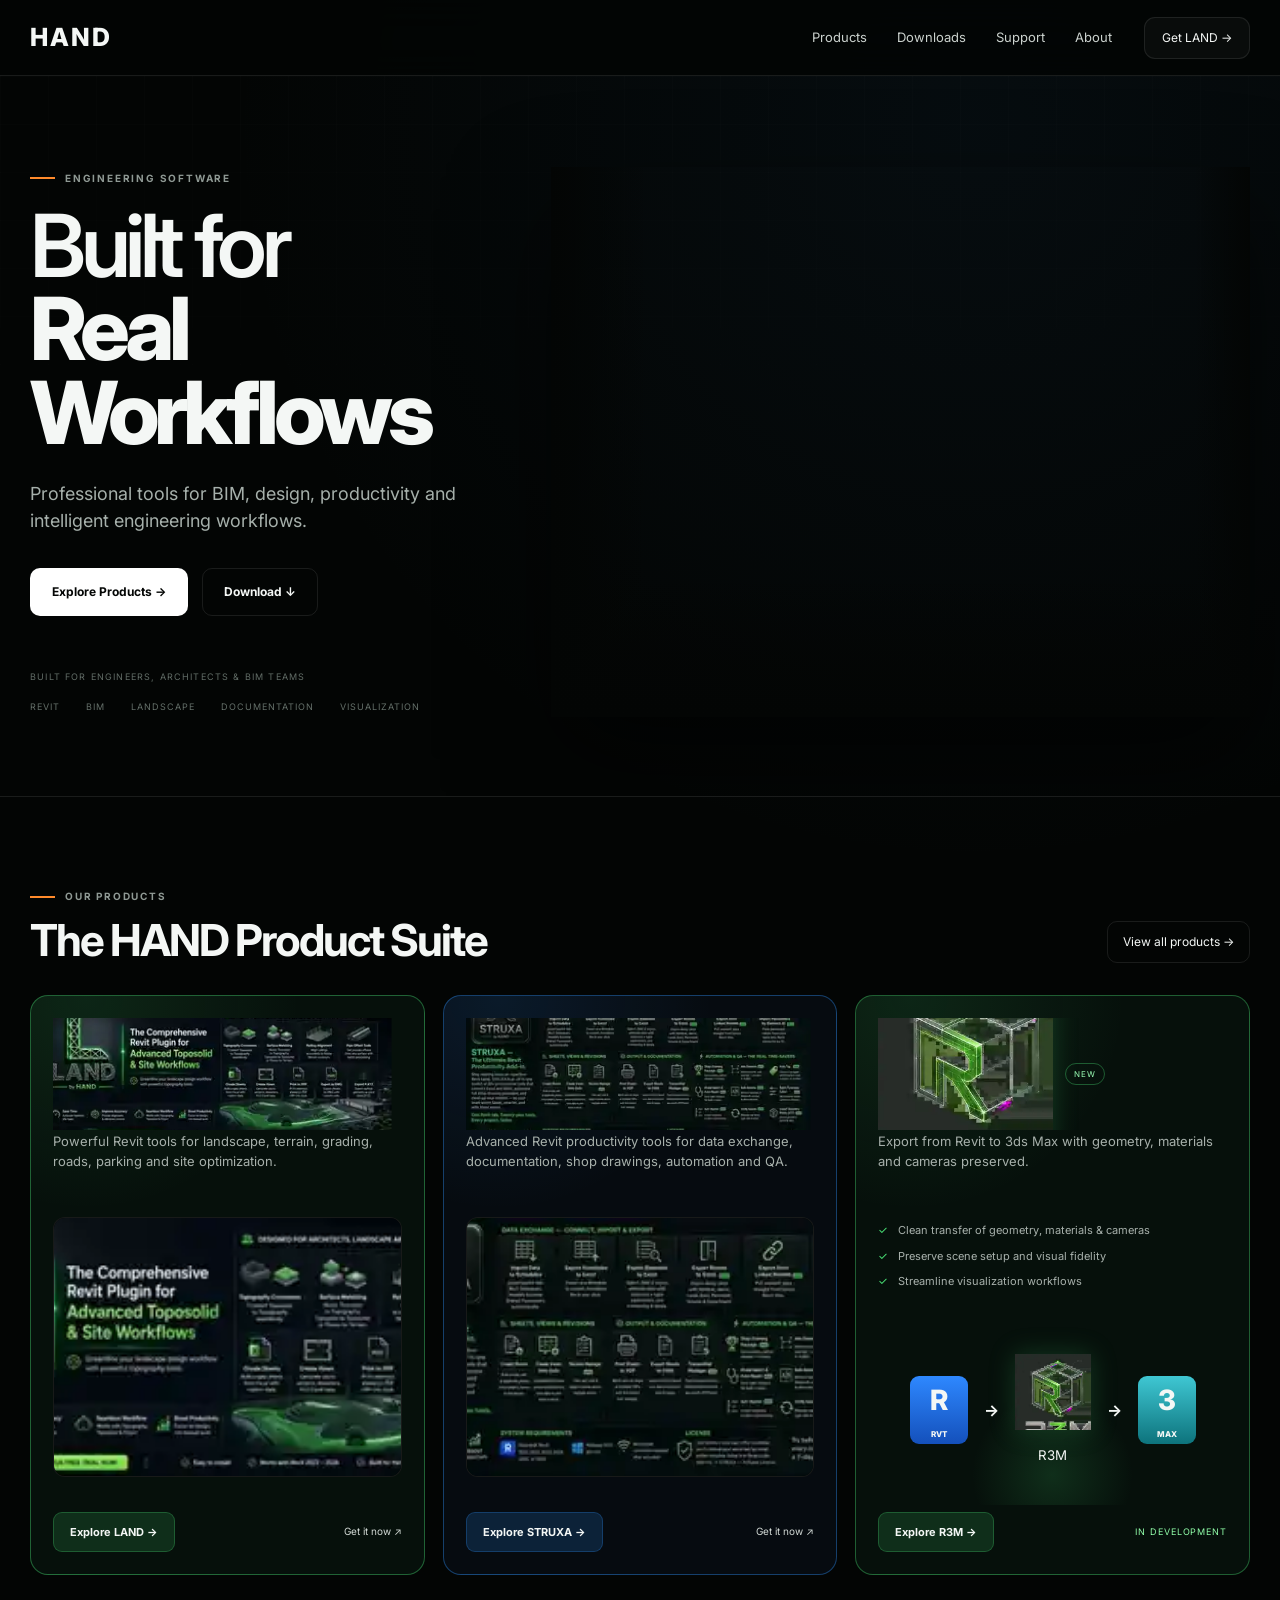
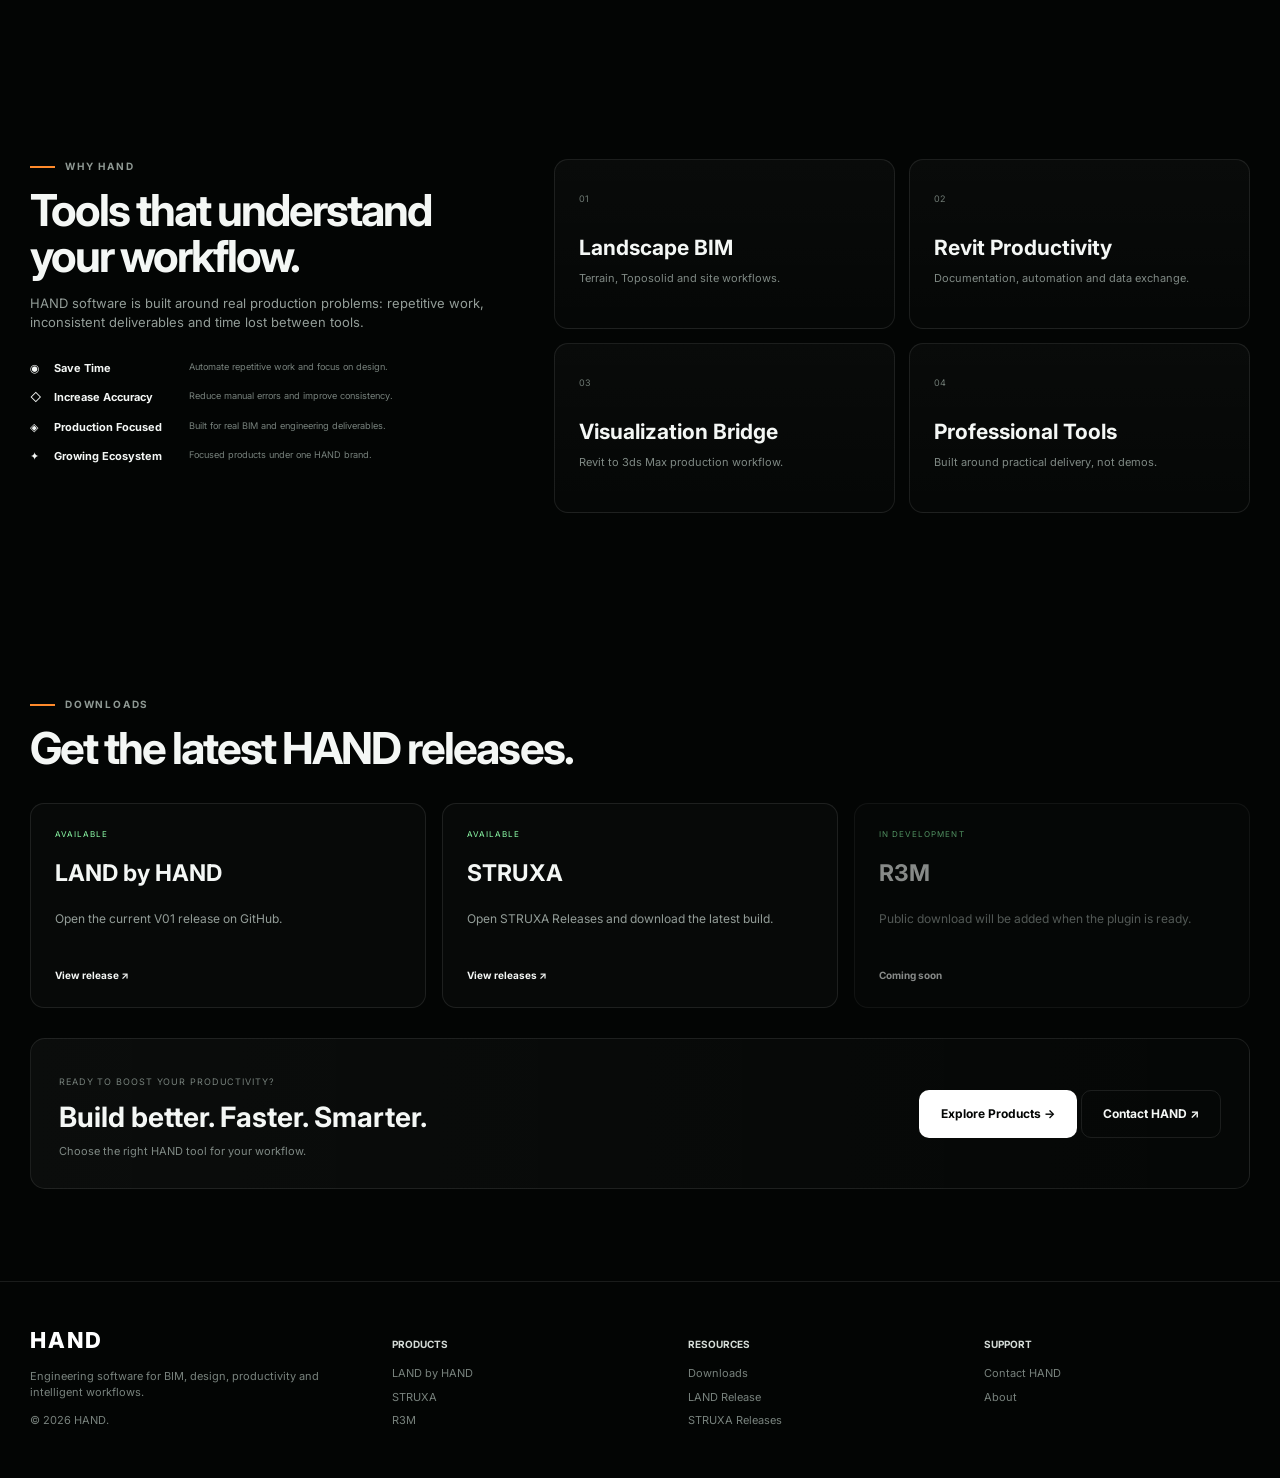
==== commit c11d5c47: "Use direct stable hero asset" ====
--- a/index.html
+++ b/index.html
@@ -39,7 +39,7 @@
 <body>
 <header class="topbar"><div class="shell nav"><a class="brand" href="#top">HAND</a><nav class="navlinks"><a href="#products">Products</a><a href="#downloads">Downloads</a><a href="#support">Support</a><a href="#about">About</a></nav><a class="topcta" href="https://github.com/amae1234ae-lgtm/Land-by-hand/releases/tag/V01" target="_blank">Get LAND →</a></div></header>
 <main id="top">
-<section class="hero"><div class="shell hero-grid"><div class="hero-copy reveal"><div class="eyebrow">ENGINEERING SOFTWARE</div><h1>Built for<br><strong>Real Workflows</strong></h1><p>Professional tools for BIM, design, productivity and intelligent engineering workflows.</p><div class="hero-actions"><a class="btn primary" href="#products">Explore Products →</a><a class="btn" href="#downloads">Download ↓</a></div><div class="trustlabel">BUILT FOR ENGINEERS, ARCHITECTS & BIM TEAMS</div><div class="trust"><span>REVIT</span><span>BIM</span><span>LANDSCAPE</span><span>DOCUMENTATION</span><span>VISUALIZATION</span></div></div><div class="hero-art reveal"><img class="hero-img" src="[data-uri]" alt="HAND engineering software visualization"></div></div></section>
+<section class="hero"><div class="shell hero-grid"><div class="hero-copy reveal"><div class="eyebrow">ENGINEERING SOFTWARE</div><h1>Built for<br><strong>Real Workflows</strong></h1><p>Professional tools for BIM, design, productivity and intelligent engineering workflows.</p><div class="hero-actions"><a class="btn primary" href="#products">Explore Products →</a><a class="btn" href="#downloads">Download ↓</a></div><div class="trustlabel">BUILT FOR ENGINEERS, ARCHITECTS & BIM TEAMS</div><div class="trust"><span>REVIT</span><span>BIM</span><span>LANDSCAPE</span><span>DOCUMENTATION</span><span>VISUALIZATION</span></div></div><div class="hero-art reveal"><img class="hero-img" src="assets/hero-v2.webp?v=4" alt="HAND engineering software visualization"></div></div></section>
 <section class="section" id="products"><div class="shell"><div class="section-head reveal"><div><div class="eyebrow">OUR PRODUCTS</div><h2>The HAND Product Suite</h2></div><a class="outline" href="#downloads">View all products →</a></div><div class="product-grid">
 <article class="product land reveal"><div class="product-logo"><img class="embedded-land" alt="LAND by HAND"></div><p>Powerful Revit tools for landscape, terrain, grading, roads, parking and site optimization.</p><div class="poster"><img class="embedded-land" alt="LAND by HAND features"></div><div class="card-foot"><a class="product-btn" href="https://github.com/amae1234ae-lgtm/Land-by-hand/releases/tag/V01" target="_blank">Explore LAND →</a><a class="secondary-link" href="https://github.com/amae1234ae-lgtm/Land-by-hand/releases/tag/V01" target="_blank">Get it now ↗</a></div></article>
 <article class="product struxa reveal"><div class="product-logo"><img class="embedded-struxa" alt="STRUXA by HAND"></div><p>Advanced Revit productivity tools for data exchange, documentation, shop drawings, automation and QA.</p><div class="poster"><img class="embedded-struxa" alt="STRUXA features"></div><div class="card-foot"><a class="product-btn" href="https://github.com/amae1234ae-lgtm/struxa-releases/releases" target="_blank">Explore STRUXA →</a><a class="secondary-link" href="https://github.com/amae1234ae-lgtm/struxa-releases/releases" target="_blank">Get it now ↗</a></div></article>
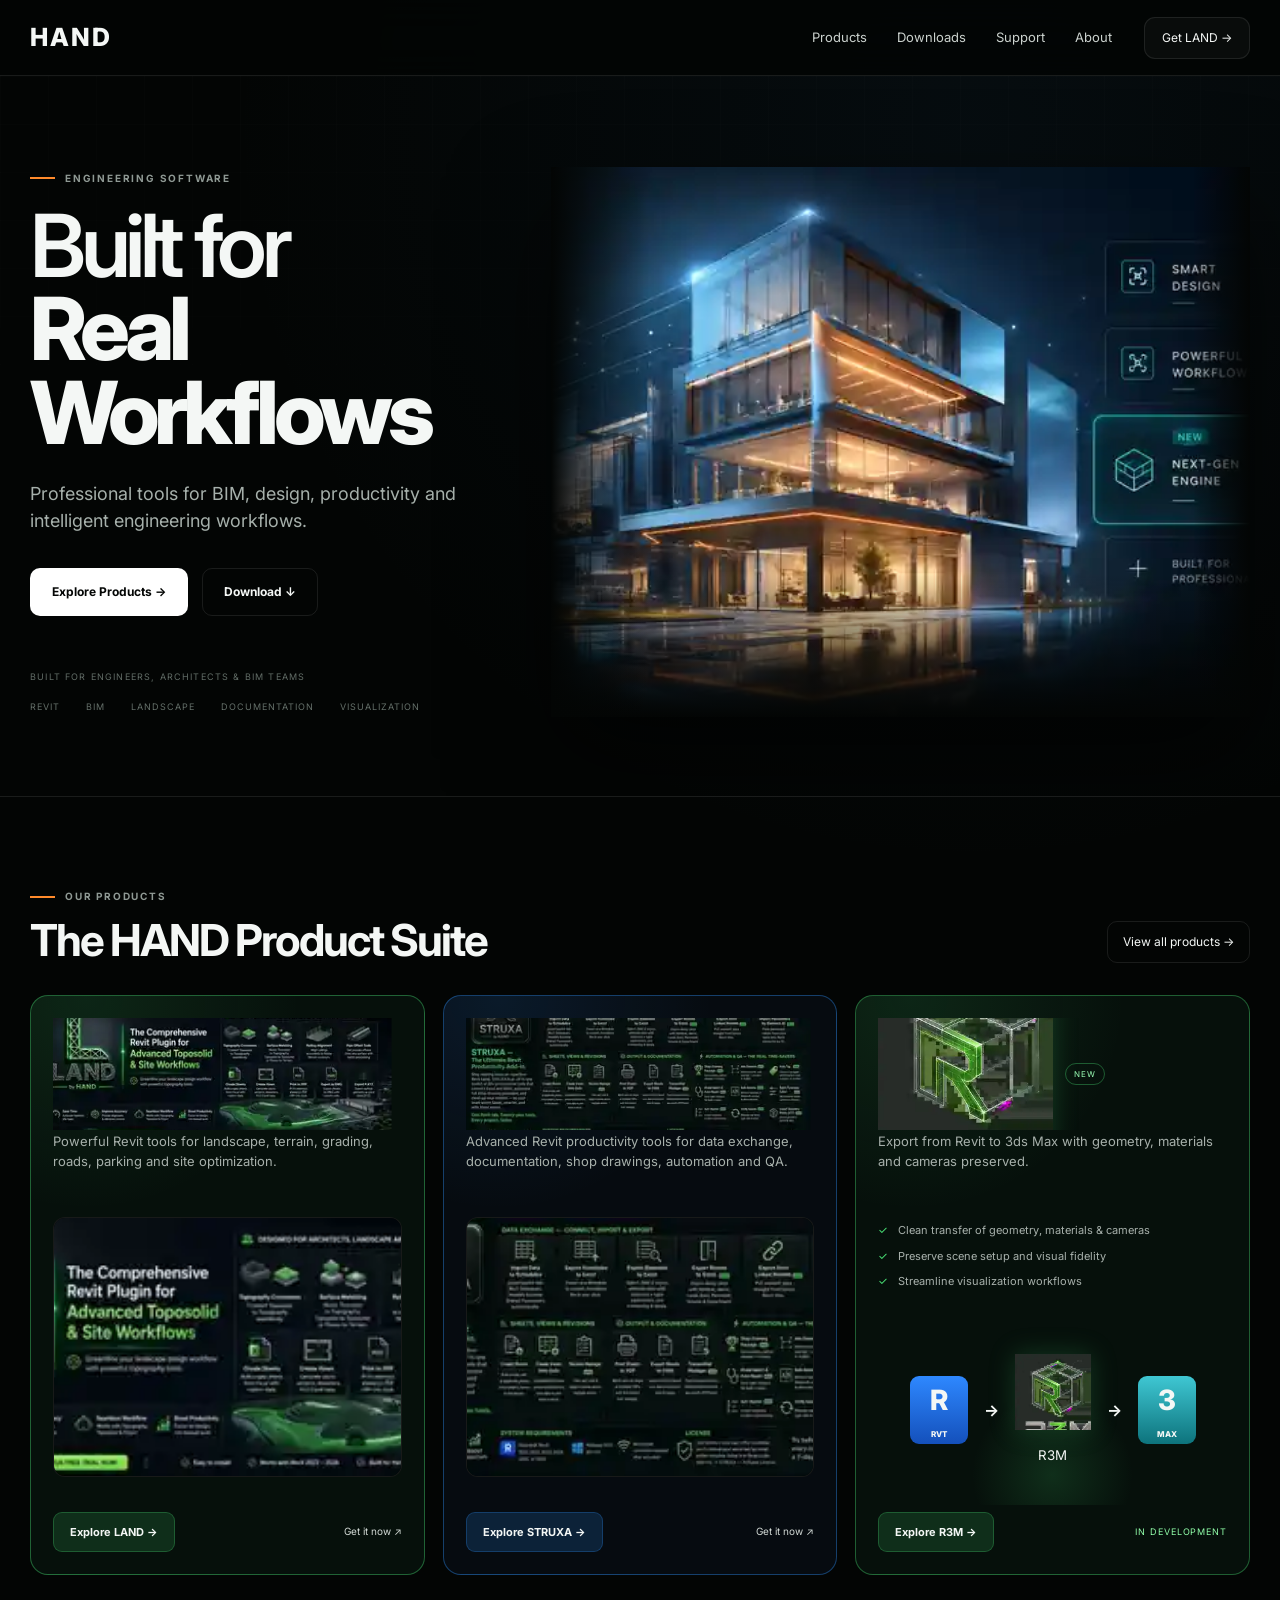
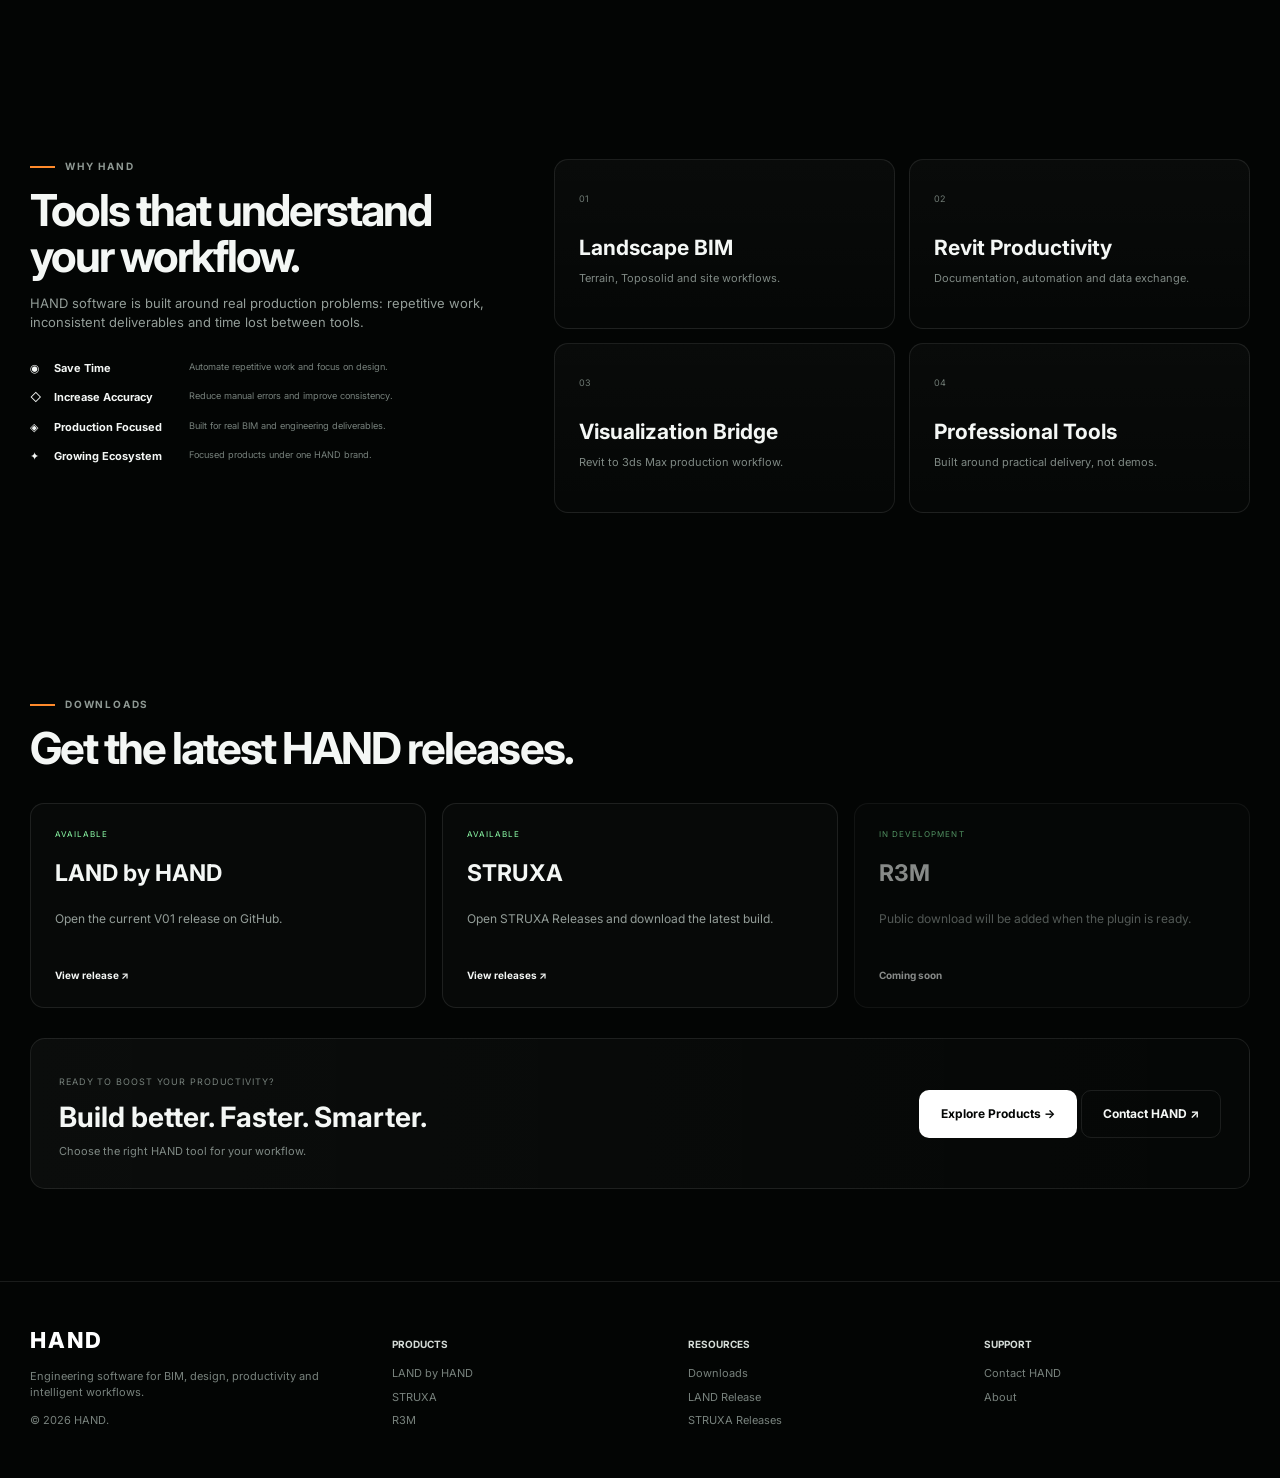
==== commit 34393f16: "Bust hero cache after verified WebP replacement" ====
--- a/index.html
+++ b/index.html
@@ -39,7 +39,7 @@
 <body>
 <header class="topbar"><div class="shell nav"><a class="brand" href="#top">HAND</a><nav class="navlinks"><a href="#products">Products</a><a href="#downloads">Downloads</a><a href="#support">Support</a><a href="#about">About</a></nav><a class="topcta" href="https://github.com/amae1234ae-lgtm/Land-by-hand/releases/tag/V01" target="_blank">Get LAND →</a></div></header>
 <main id="top">
-<section class="hero"><div class="shell hero-grid"><div class="hero-copy reveal"><div class="eyebrow">ENGINEERING SOFTWARE</div><h1>Built for<br><strong>Real Workflows</strong></h1><p>Professional tools for BIM, design, productivity and intelligent engineering workflows.</p><div class="hero-actions"><a class="btn primary" href="#products">Explore Products →</a><a class="btn" href="#downloads">Download ↓</a></div><div class="trustlabel">BUILT FOR ENGINEERS, ARCHITECTS & BIM TEAMS</div><div class="trust"><span>REVIT</span><span>BIM</span><span>LANDSCAPE</span><span>DOCUMENTATION</span><span>VISUALIZATION</span></div></div><div class="hero-art reveal"><img class="hero-img" src="assets/hero-v2.webp?v=4" alt="HAND engineering software visualization"></div></div></section>
+<section class="hero"><div class="shell hero-grid"><div class="hero-copy reveal"><div class="eyebrow">ENGINEERING SOFTWARE</div><h1>Built for<br><strong>Real Workflows</strong></h1><p>Professional tools for BIM, design, productivity and intelligent engineering workflows.</p><div class="hero-actions"><a class="btn primary" href="#products">Explore Products →</a><a class="btn" href="#downloads">Download ↓</a></div><div class="trustlabel">BUILT FOR ENGINEERS, ARCHITECTS & BIM TEAMS</div><div class="trust"><span>REVIT</span><span>BIM</span><span>LANDSCAPE</span><span>DOCUMENTATION</span><span>VISUALIZATION</span></div></div><div class="hero-art reveal"><img class="hero-img" src="assets/hero-v2.webp?v=5" alt="HAND engineering software visualization"></div></div></section>
 <section class="section" id="products"><div class="shell"><div class="section-head reveal"><div><div class="eyebrow">OUR PRODUCTS</div><h2>The HAND Product Suite</h2></div><a class="outline" href="#downloads">View all products →</a></div><div class="product-grid">
 <article class="product land reveal"><div class="product-logo"><img class="embedded-land" alt="LAND by HAND"></div><p>Powerful Revit tools for landscape, terrain, grading, roads, parking and site optimization.</p><div class="poster"><img class="embedded-land" alt="LAND by HAND features"></div><div class="card-foot"><a class="product-btn" href="https://github.com/amae1234ae-lgtm/Land-by-hand/releases/tag/V01" target="_blank">Explore LAND →</a><a class="secondary-link" href="https://github.com/amae1234ae-lgtm/Land-by-hand/releases/tag/V01" target="_blank">Get it now ↗</a></div></article>
 <article class="product struxa reveal"><div class="product-logo"><img class="embedded-struxa" alt="STRUXA by HAND"></div><p>Advanced Revit productivity tools for data exchange, documentation, shop drawings, automation and QA.</p><div class="poster"><img class="embedded-struxa" alt="STRUXA features"></div><div class="card-foot"><a class="product-btn" href="https://github.com/amae1234ae-lgtm/struxa-releases/releases" target="_blank">Explore STRUXA →</a><a class="secondary-link" href="https://github.com/amae1234ae-lgtm/struxa-releases/releases" target="_blank">Get it now ↗</a></div></article>
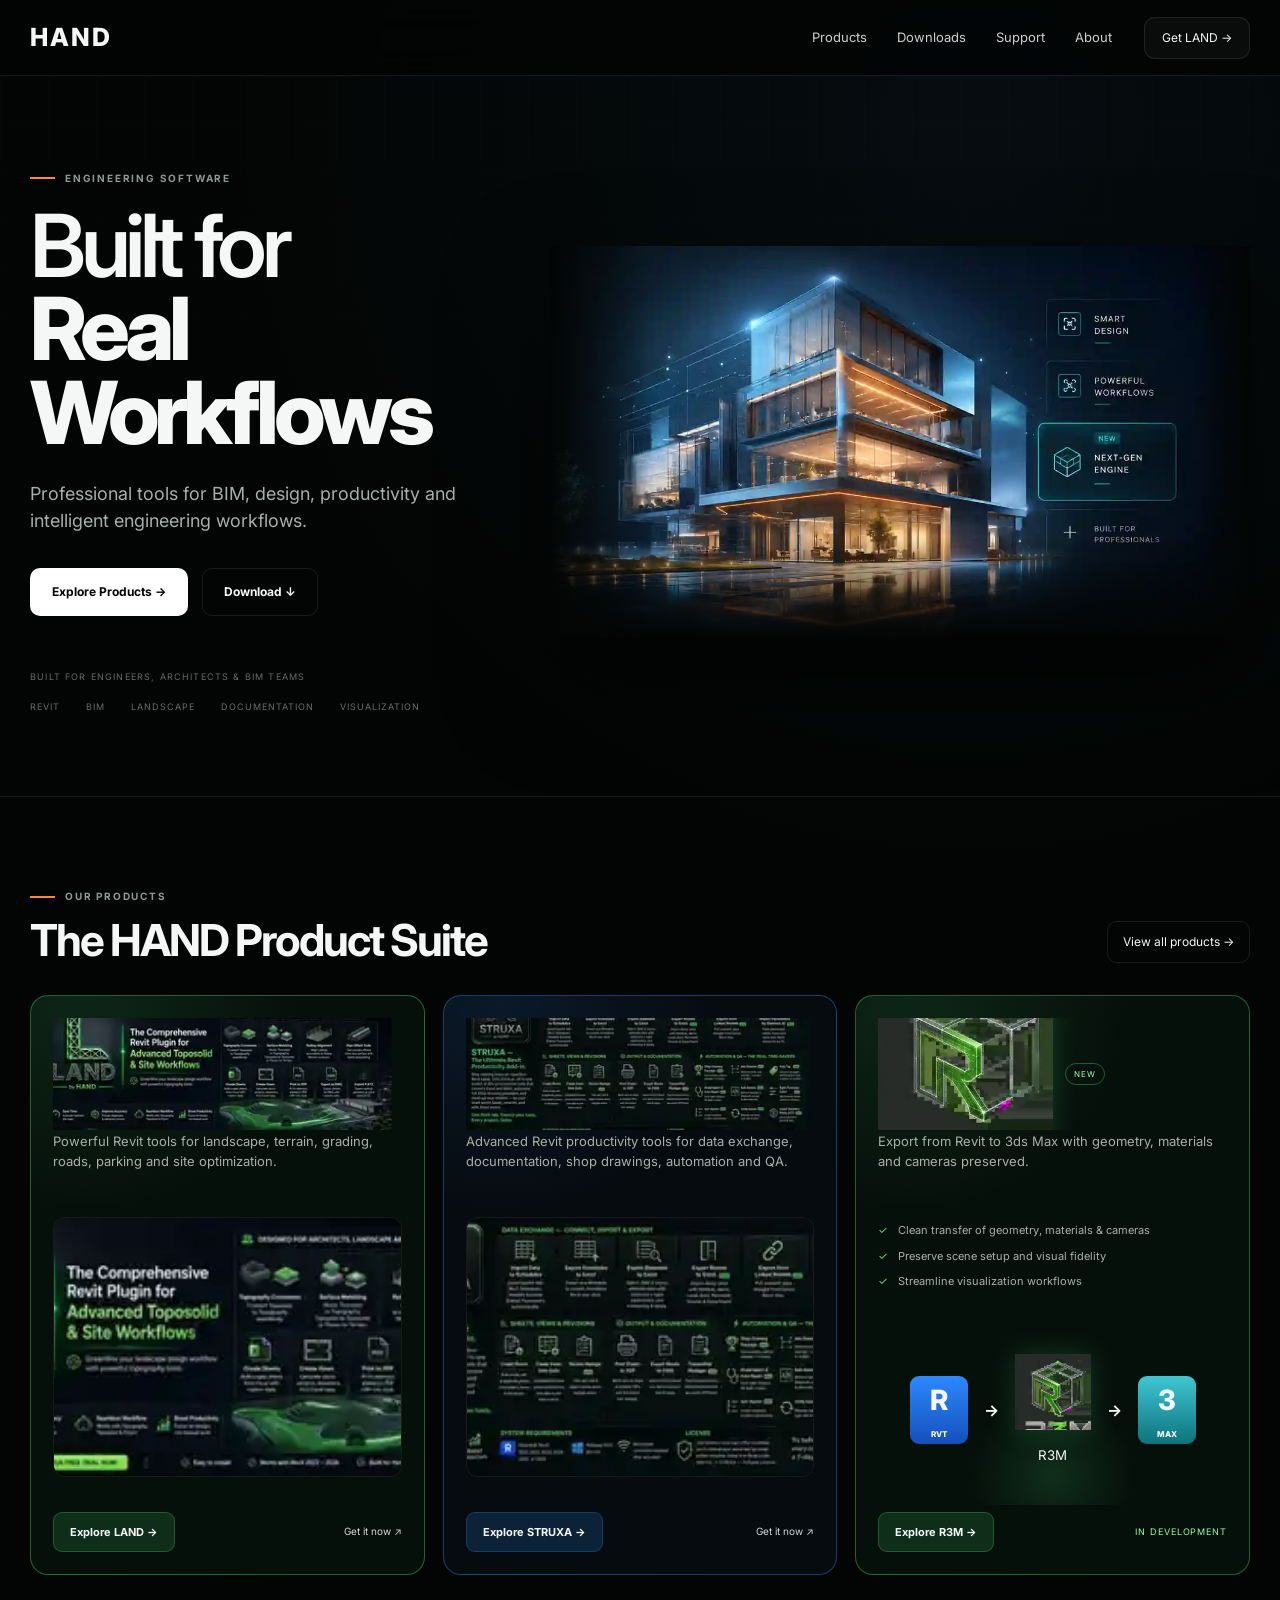
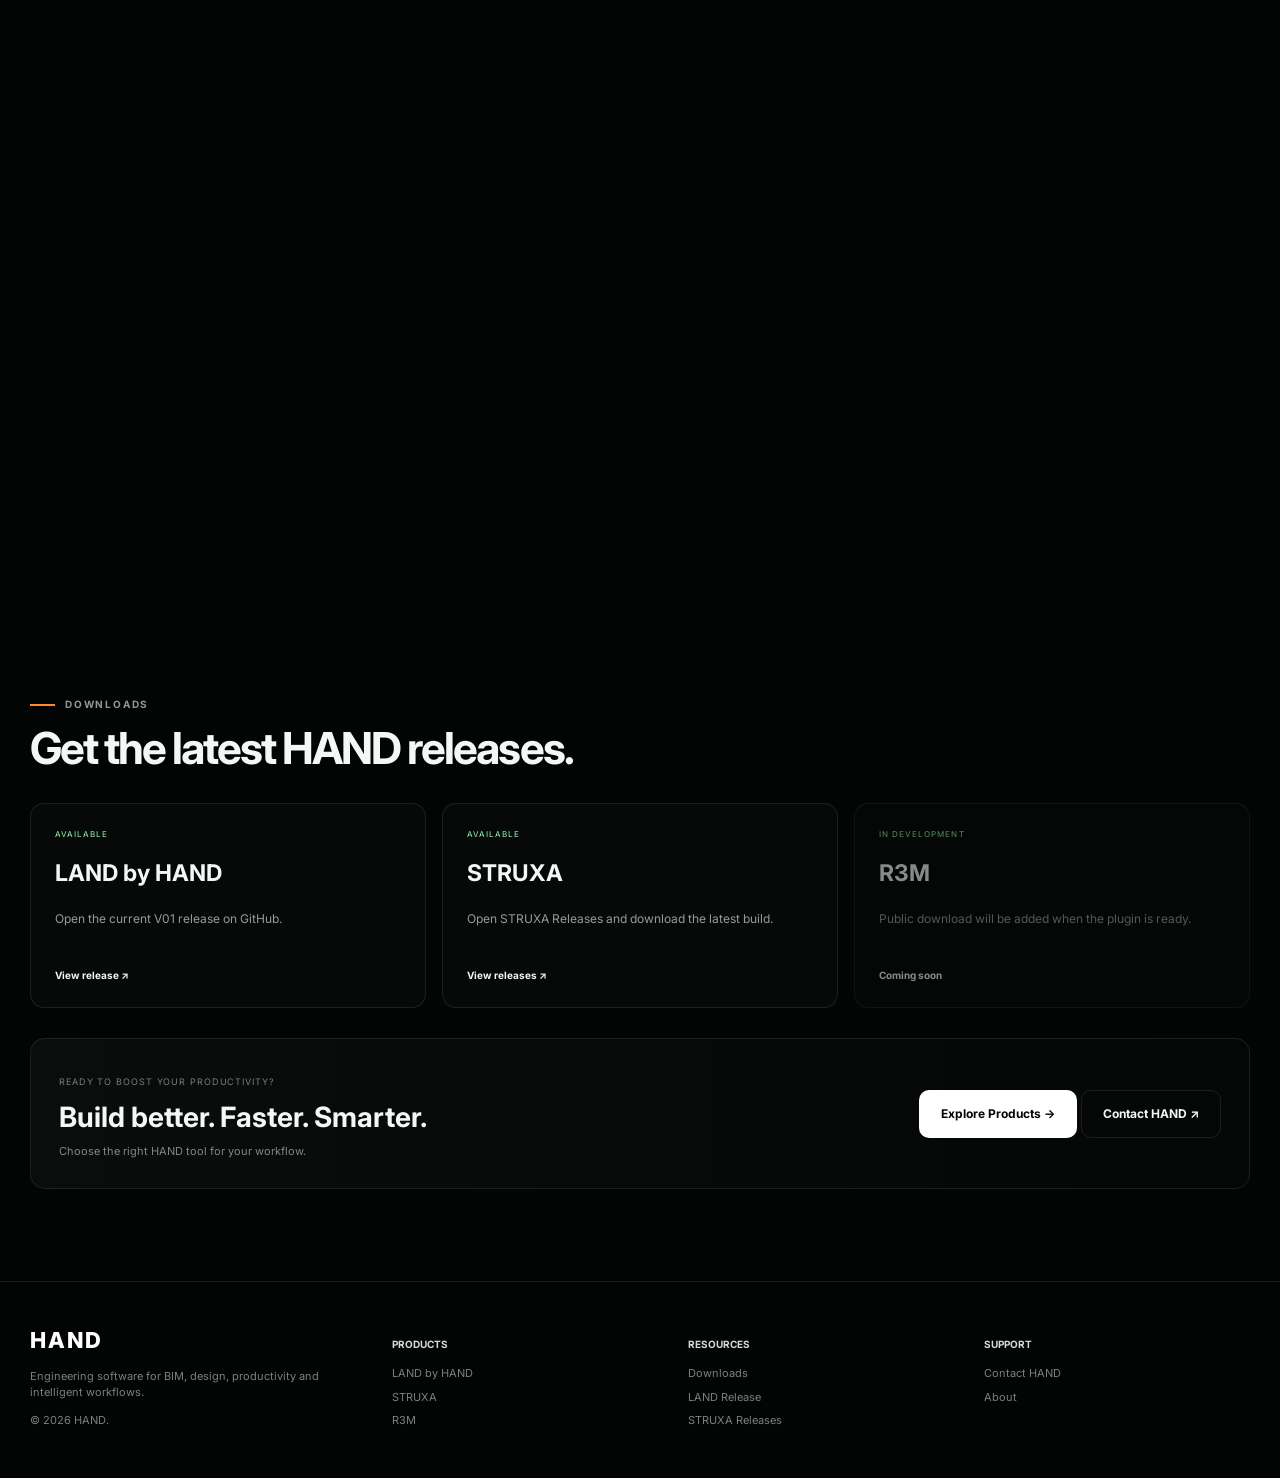
==== commit 10e0755b: "Upgrade hero to 1200px and preserve 16:9 aspect ratio" ====
--- a/index.html
+++ b/index.html
@@ -12,7 +12,7 @@
 :root{--bg:#030504;--panel:#080c0a;--panel2:#0b100d;--text:#f4f7f5;--muted:#939d98;--line:rgba(255,255,255,.09);--green:#4be879;--blue:#2f94ff;--orange:#ff8a2b;--radius:18px}
 *{box-sizing:border-box}html{scroll-behavior:smooth}body{margin:0;background:radial-gradient(circle at 76% 4%,rgba(43,102,154,.08),transparent 24%),var(--bg);color:var(--text);font-family:Inter,system-ui,sans-serif;line-height:1.5;overflow-x:hidden}a{color:inherit;text-decoration:none}.shell{width:min(1220px,calc(100% - 48px));margin:auto}
 .topbar{position:sticky;top:0;z-index:99;height:76px;background:rgba(3,5,4,.86);border-bottom:1px solid var(--line);backdrop-filter:blur(18px)}.nav{height:100%;display:flex;align-items:center;gap:32px}.brand{font-size:25px;font-weight:800;letter-spacing:.08em}.navlinks{margin-left:auto;display:flex;gap:30px;color:#cbd2ce;font-size:13px}.navlinks a:hover{color:white}.topcta{padding:11px 17px;border:1px solid var(--line);border-radius:11px;font-size:12px;background:rgba(255,255,255,.03)}
-.hero{border-bottom:1px solid var(--line);position:relative;overflow:hidden}.hero:before{content:"";position:absolute;inset:0;background-image:linear-gradient(rgba(255,255,255,.012) 1px,transparent 1px),linear-gradient(90deg,rgba(255,255,255,.012) 1px,transparent 1px);background-size:48px 48px;mask-image:linear-gradient(#000,transparent 70%);pointer-events:none}.hero-grid{min-height:720px;display:grid;grid-template-columns:.82fr 1.18fr;gap:36px;align-items:center;padding:58px 0 46px}.eyebrow{display:flex;align-items:center;gap:10px;font-size:10px;letter-spacing:.18em;color:#8f9994;font-weight:700}.eyebrow:before{content:"";width:25px;height:2px;background:var(--orange)}h1{font-size:clamp(62px,6.8vw,92px);letter-spacing:-.062em;line-height:.96;margin:18px 0 26px;font-weight:600}h1 strong{font-weight:800}.hero-copy p{font-size:18px;color:#a6b0ab;max-width:565px}.hero-actions{display:flex;gap:14px;margin:34px 0 54px}.btn{min-height:48px;padding:0 21px;border-radius:10px;border:1px solid var(--line);display:inline-flex;align-items:center;justify-content:center;gap:22px;font-size:12px;font-weight:700;transition:.22s ease}.btn:hover{transform:translateY(-2px)}.btn.primary{background:#fff;color:#040605}.trustlabel{font-size:9px;letter-spacing:.13em;color:#626d67}.trust{display:flex;gap:26px;flex-wrap:wrap;margin-top:16px;color:#65706a;font-size:9px;letter-spacing:.11em}.hero-art{position:relative;min-height:550px}.hero-img{position:absolute;inset:0;width:100%;height:100%;object-fit:cover;object-position:center;border-radius:8px;box-shadow:0 42px 100px rgba(0,0,0,.55)}.hero-art:after{content:"";position:absolute;inset:0;background:linear-gradient(90deg,#030504 0%,transparent 14%,transparent 92%,#030504 100%),linear-gradient(180deg,transparent 74%,#030504 100%);pointer-events:none}
+.hero{border-bottom:1px solid var(--line);position:relative;overflow:hidden}.hero:before{content:"";position:absolute;inset:0;background-image:linear-gradient(rgba(255,255,255,.012) 1px,transparent 1px),linear-gradient(90deg,rgba(255,255,255,.012) 1px,transparent 1px);background-size:48px 48px;mask-image:linear-gradient(#000,transparent 70%);pointer-events:none}.hero-grid{min-height:720px;display:grid;grid-template-columns:.82fr 1.18fr;gap:36px;align-items:center;padding:58px 0 46px}.eyebrow{display:flex;align-items:center;gap:10px;font-size:10px;letter-spacing:.18em;color:#8f9994;font-weight:700}.eyebrow:before{content:"";width:25px;height:2px;background:var(--orange)}h1{font-size:clamp(62px,6.8vw,92px);letter-spacing:-.062em;line-height:.96;margin:18px 0 26px;font-weight:600}h1 strong{font-weight:800}.hero-copy p{font-size:18px;color:#a6b0ab;max-width:565px}.hero-actions{display:flex;gap:14px;margin:34px 0 54px}.btn{min-height:48px;padding:0 21px;border-radius:10px;border:1px solid var(--line);display:inline-flex;align-items:center;justify-content:center;gap:22px;font-size:12px;font-weight:700;transition:.22s ease}.btn:hover{transform:translateY(-2px)}.btn.primary{background:#fff;color:#040605}.trustlabel{font-size:9px;letter-spacing:.13em;color:#626d67}.trust{display:flex;gap:26px;flex-wrap:wrap;margin-top:16px;color:#65706a;font-size:9px;letter-spacing:.11em}.hero-art{position:relative;min-height:0;aspect-ratio:16/9;align-self:center}.hero-img{position:absolute;inset:0;width:100%;height:100%;object-fit:cover;object-position:center;border-radius:8px;box-shadow:0 42px 100px rgba(0,0,0,.55)}.hero-art:after{content:"";position:absolute;inset:0;background:linear-gradient(90deg,#030504 0%,transparent 14%,transparent 92%,#030504 100%),linear-gradient(180deg,transparent 74%,#030504 100%);pointer-events:none}
 .section{padding:92px 0}.section-head{display:flex;justify-content:space-between;align-items:end;margin-bottom:32px}.section-head h2{font-size:44px;letter-spacing:-.045em;line-height:1.05;margin:13px 0 0}.outline{padding:11px 15px;border:1px solid var(--line);border-radius:10px;font-size:12px}
 .product-grid{display:grid;grid-template-columns:repeat(3,1fr);gap:18px}.product{min-height:580px;padding:22px;border:1px solid var(--line);border-radius:var(--radius);display:flex;flex-direction:column;overflow:hidden;position:relative;transition:.28s ease}.product:hover{transform:translateY(-5px)}.product.land{border-color:rgba(75,232,121,.38);background:radial-gradient(circle at 14% 0,rgba(75,232,121,.10),transparent 32%),#06100b}.product.struxa{border-color:rgba(47,148,255,.38);background:radial-gradient(circle at 14% 0,rgba(47,148,255,.11),transparent 32%),#060b10}.product.r3m{border-color:rgba(75,232,121,.36);background:radial-gradient(circle at 14% 0,rgba(75,232,121,.10),transparent 32%),#06100b}.product-logo{height:112px;display:flex;align-items:center}.product-logo img{max-height:106px;max-width:100%;object-fit:contain}.product>p{min-height:65px;margin:2px 0 14px;color:#a7b0ab;font-size:13px}.poster{height:260px;border:1px solid rgba(255,255,255,.08);border-radius:12px;overflow:hidden;background:#040605;margin:6px 0 20px}.poster img{width:100%;height:100%;object-fit:cover;transition:.3s ease}.product:hover .poster img{transform:scale(1.015)}.card-foot{margin-top:auto;display:flex;align-items:center;justify-content:space-between;gap:12px}.product-btn{padding:11px 16px;border-radius:9px;font-size:11px;font-weight:700;border:1px solid var(--line)}.land .product-btn,.r3m .product-btn{background:rgba(75,232,121,.14);border-color:rgba(75,232,121,.25)}.struxa .product-btn{background:rgba(47,148,255,.17);border-color:rgba(47,148,255,.25)}.secondary-link{font-size:10px;color:#d2d9d5}
 .r3-title{height:112px;display:flex;align-items:center;gap:16px}.r3-title strong{font-size:42px;letter-spacing:-.04em}.pill{font-size:8px;letter-spacing:.11em;color:#9bffb6;border:1px solid rgba(75,232,121,.34);border-radius:999px;padding:4px 8px}.r3-logo{width:74px;height:74px;filter:drop-shadow(0 0 18px rgba(75,232,121,.22))}.r3-logo .cube-line{stroke:rgba(242,247,245,.92);stroke-width:4;fill:none;stroke-linejoin:round;stroke-linecap:round}.r3-logo .cube-back{stroke:rgba(75,232,121,.58);stroke-width:2.8;fill:none;stroke-linejoin:round;stroke-linecap:round}.r3-logo .r-core{fill:url(#r3grad)}.r3-logo .r-shadow{fill:rgba(24,94,42,.95)}.r3-list{list-style:none;padding:0;margin:2px 0 16px}.r3-list li{font-size:11px;color:#a8b1ac;margin:9px 0;padding-left:20px;position:relative}.r3-list li:before{content:"✓";position:absolute;left:0;color:var(--green)}.pipeline{height:190px;display:flex;align-items:center;justify-content:center;gap:16px;border-radius:12px;background:radial-gradient(circle at 50% 84%,rgba(75,232,121,.14),transparent 34%)}.app{width:58px;height:68px;border-radius:9px;display:grid;place-items:center;font-weight:800;font-size:28px;background:linear-gradient(#2e88ff,#1450bb)}.app.max{background:linear-gradient(#3fc7d3,#0d737c)}.app small{display:block;font-size:8px}.mid{text-align:center}.mid .r3-logo{width:60px;height:60px;margin:auto}.mid small{display:block;margin-top:10px}.dev{font-size:9px;color:#91ffaa;letter-spacing:.1em}
@@ -20,7 +20,7 @@
 .download-grid{display:grid;grid-template-columns:repeat(3,1fr);gap:16px}.download{min-height:205px;padding:24px;border:1px solid var(--line);border-radius:14px;background:rgba(255,255,255,.02);display:flex;flex-direction:column}.download span{font-size:8px;letter-spacing:.13em;color:#8effaa}.download strong{font-size:23px;margin:16px 0 7px}.download p{font-size:12px;color:var(--muted)}.download b{margin-top:auto;font-size:10px}.download.disabled{opacity:.55}.bottom-cta{margin-top:30px;padding:28px;border:1px solid var(--line);border-radius:15px;display:flex;align-items:center;justify-content:space-between;gap:25px;background:linear-gradient(90deg,rgba(255,255,255,.035),rgba(255,255,255,.012))}.bottom-cta small{font-size:9px;color:#76807b;letter-spacing:.1em}.bottom-cta h3{font-size:28px;margin:5px 0}.bottom-cta p{font-size:11px;color:#7f8984;margin:0}
 footer{border-top:1px solid var(--line);padding:42px 0;color:#78827d;font-size:11px}.footer-grid{display:grid;grid-template-columns:1.25fr repeat(3,1fr);gap:30px}.footer-grid h4{color:#d4dbd7;font-size:10px}.footer-grid a{display:block;margin:7px 0}.footer-brand{font-size:22px;font-weight:800;letter-spacing:.08em;color:#fff}
 .reveal{opacity:0;transform:translateY(18px);transition:.65s ease}.reveal.visible{opacity:1;transform:none}
-@media(max-width:1000px){.hero-grid,.why-wrap{grid-template-columns:1fr}.hero-art{min-height:470px}.product-grid,.download-grid{grid-template-columns:1fr}.footer-grid{grid-template-columns:1fr 1fr}.navlinks{display:none}}@media(max-width:620px){.shell{width:min(100% - 28px,1220px)}.hero-grid{min-height:auto;padding:55px 0}.hero-art{min-height:360px}h1{font-size:52px}.section{padding:68px 0}.section-head{align-items:flex-start;flex-direction:column;gap:16px}.cap-grid{grid-template-columns:1fr}.why-list div{grid-template-columns:24px 1fr}.why-list small{grid-column:2}.bottom-cta{align-items:flex-start;flex-direction:column}.footer-grid{grid-template-columns:1fr}}
+@media(max-width:1000px){.hero-grid,.why-wrap{grid-template-columns:1fr}.hero-art{min-height:0;aspect-ratio:16/9}.product-grid,.download-grid{grid-template-columns:1fr}.footer-grid{grid-template-columns:1fr 1fr}.navlinks{display:none}}@media(max-width:620px){.shell{width:min(100% - 28px,1220px)}.hero-grid{min-height:auto;padding:55px 0}.hero-art{min-height:0;aspect-ratio:16/9}h1{font-size:52px}.section{padding:68px 0}.section-head{align-items:flex-start;flex-direction:column;gap:16px}.cap-grid{grid-template-columns:1fr}.why-list div{grid-template-columns:24px 1fr}.why-list small{grid-column:2}.bottom-cta{align-items:flex-start;flex-direction:column}.footer-grid{grid-template-columns:1fr}}
 
 .exact-r3{height:112px;display:flex;align-items:center;gap:12px}
 .exact-r3 img{width:260px;max-width:80%;height:105px;object-fit:contain;object-position:left center;filter:drop-shadow(0 0 13px rgba(75,232,121,.17))}
@@ -39,7 +39,7 @@
 <body>
 <header class="topbar"><div class="shell nav"><a class="brand" href="#top">HAND</a><nav class="navlinks"><a href="#products">Products</a><a href="#downloads">Downloads</a><a href="#support">Support</a><a href="#about">About</a></nav><a class="topcta" href="https://github.com/amae1234ae-lgtm/Land-by-hand/releases/tag/V01" target="_blank">Get LAND →</a></div></header>
 <main id="top">
-<section class="hero"><div class="shell hero-grid"><div class="hero-copy reveal"><div class="eyebrow">ENGINEERING SOFTWARE</div><h1>Built for<br><strong>Real Workflows</strong></h1><p>Professional tools for BIM, design, productivity and intelligent engineering workflows.</p><div class="hero-actions"><a class="btn primary" href="#products">Explore Products →</a><a class="btn" href="#downloads">Download ↓</a></div><div class="trustlabel">BUILT FOR ENGINEERS, ARCHITECTS & BIM TEAMS</div><div class="trust"><span>REVIT</span><span>BIM</span><span>LANDSCAPE</span><span>DOCUMENTATION</span><span>VISUALIZATION</span></div></div><div class="hero-art reveal"><img class="hero-img" src="assets/hero-v2.webp?v=5" alt="HAND engineering software visualization"></div></div></section>
+<section class="hero"><div class="shell hero-grid"><div class="hero-copy reveal"><div class="eyebrow">ENGINEERING SOFTWARE</div><h1>Built for<br><strong>Real Workflows</strong></h1><p>Professional tools for BIM, design, productivity and intelligent engineering workflows.</p><div class="hero-actions"><a class="btn primary" href="#products">Explore Products →</a><a class="btn" href="#downloads">Download ↓</a></div><div class="trustlabel">BUILT FOR ENGINEERS, ARCHITECTS & BIM TEAMS</div><div class="trust"><span>REVIT</span><span>BIM</span><span>LANDSCAPE</span><span>DOCUMENTATION</span><span>VISUALIZATION</span></div></div><div class="hero-art reveal"><img class="hero-img hero-hq" src="assets/hero-v2.webp?v=5" alt="HAND engineering software visualization" width="1200" height="675" decoding="async"></div></div></section>
 <section class="section" id="products"><div class="shell"><div class="section-head reveal"><div><div class="eyebrow">OUR PRODUCTS</div><h2>The HAND Product Suite</h2></div><a class="outline" href="#downloads">View all products →</a></div><div class="product-grid">
 <article class="product land reveal"><div class="product-logo"><img class="embedded-land" alt="LAND by HAND"></div><p>Powerful Revit tools for landscape, terrain, grading, roads, parking and site optimization.</p><div class="poster"><img class="embedded-land" alt="LAND by HAND features"></div><div class="card-foot"><a class="product-btn" href="https://github.com/amae1234ae-lgtm/Land-by-hand/releases/tag/V01" target="_blank">Explore LAND →</a><a class="secondary-link" href="https://github.com/amae1234ae-lgtm/Land-by-hand/releases/tag/V01" target="_blank">Get it now ↗</a></div></article>
 <article class="product struxa reveal"><div class="product-logo"><img class="embedded-struxa" alt="STRUXA by HAND"></div><p>Advanced Revit productivity tools for data exchange, documentation, shop drawings, automation and QA.</p><div class="poster"><img class="embedded-struxa" alt="STRUXA features"></div><div class="card-foot"><a class="product-btn" href="https://github.com/amae1234ae-lgtm/struxa-releases/releases" target="_blank">Explore STRUXA →</a><a class="secondary-link" href="https://github.com/amae1234ae-lgtm/struxa-releases/releases" target="_blank">Get it now ↗</a></div></article>
@@ -49,5 +49,5 @@
 <section class="section" id="downloads"><div class="shell"><div class="section-head reveal"><div><div class="eyebrow">DOWNLOADS</div><h2>Get the latest HAND releases.</h2></div></div><div class="download-grid reveal"><a class="download" href="https://github.com/amae1234ae-lgtm/Land-by-hand/releases/tag/V01" target="_blank"><span>AVAILABLE</span><strong>LAND by HAND</strong><p>Open the current V01 release on GitHub.</p><b>View release ↗</b></a><a class="download" href="https://github.com/amae1234ae-lgtm/struxa-releases/releases" target="_blank"><span>AVAILABLE</span><strong>STRUXA</strong><p>Open STRUXA Releases and download the latest build.</p><b>View releases ↗</b></a><div class="download disabled"><span>IN DEVELOPMENT</span><strong>R3M</strong><p>Public download will be added when the plugin is ready.</p><b>Coming soon</b></div></div><div class="bottom-cta reveal" id="support"><div><small>READY TO BOOST YOUR PRODUCTIVITY?</small><h3>Build better. Faster. Smarter.</h3><p>Choose the right HAND tool for your workflow.</p></div><div><a class="btn primary" href="#products">Explore Products →</a> <a class="btn" href="mailto:handplugins@gmail.com">Contact HAND ↗</a></div></div></div></section>
 </main>
 <footer><div class="shell footer-grid"><div><div class="footer-brand">HAND</div><p>Engineering software for BIM, design, productivity and intelligent workflows.</p><span>© <span id="year"></span> HAND.</span></div><div><h4>PRODUCTS</h4><a href="#products">LAND by HAND</a><a href="#products">STRUXA</a><a href="#products">R3M</a></div><div><h4>RESOURCES</h4><a href="#downloads">Downloads</a><a href="https://github.com/amae1234ae-lgtm/Land-by-hand/releases/tag/V01" target="_blank">LAND Release</a><a href="https://github.com/amae1234ae-lgtm/struxa-releases/releases" target="_blank">STRUXA Releases</a></div><div><h4>SUPPORT</h4><a href="mailto:handplugins@gmail.com">Contact HAND</a><a href="#about">About</a></div></div></footer>
-<script>document.getElementById('year').textContent=new Date().getFullYear();const io=new IntersectionObserver(es=>es.forEach(e=>{if(e.isIntersecting){e.target.classList.add('visible');io.unobserve(e.target)}}),{threshold:.08});document.querySelectorAll('.reveal').forEach(el=>io.observe(el));async function loadImg(sel,file){try{const r=await fetch(file+'?v=2',{cache:'no-store'});if(!r.ok)throw new Error(file);const b=(await r.text()).trim();document.querySelectorAll(sel).forEach(i=>i.src='data:image/webp;base64,'+b)}catch(e){console.error(e)}}loadImg('.embedded-land','assets/embedded-land.txt');loadImg('.embedded-struxa','assets/embedded-struxa.txt');loadImg('.embedded-r3m','assets/embedded-r3m.txt');</script>
+<script>document.getElementById('year').textContent=new Date().getFullYear();const io=new IntersectionObserver(es=>es.forEach(e=>{if(e.isIntersecting){e.target.classList.add('visible');io.unobserve(e.target)}}),{threshold:.08});document.querySelectorAll('.reveal').forEach(el=>io.observe(el));async function loadHeroHQ(){try{const files=['assets/hero-hq-a.txt?v=1','assets/hero-hq-b.txt?v=1'];const parts=await Promise.all(files.map(async file=>{const response=await fetch(file,{cache:'no-store'});if(!response.ok)throw new Error(file);return(await response.text()).trim()}));const image=document.querySelector('.hero-hq');if(image)image.src='data:image/webp;base64,'+parts.join('')}catch(error){console.error('High-resolution hero failed; fallback retained.',error)}}loadHeroHQ();async function loadImg(sel,file){try{const r=await fetch(file+'?v=2',{cache:'no-store'});if(!r.ok)throw new Error(file);const b=(await r.text()).trim();document.querySelectorAll(sel).forEach(i=>i.src='data:image/webp;base64,'+b)}catch(e){console.error(e)}}loadImg('.embedded-land','assets/embedded-land.txt');loadImg('.embedded-struxa','assets/embedded-struxa.txt');loadImg('.embedded-r3m','assets/embedded-r3m.txt');</script>
 </body></html>
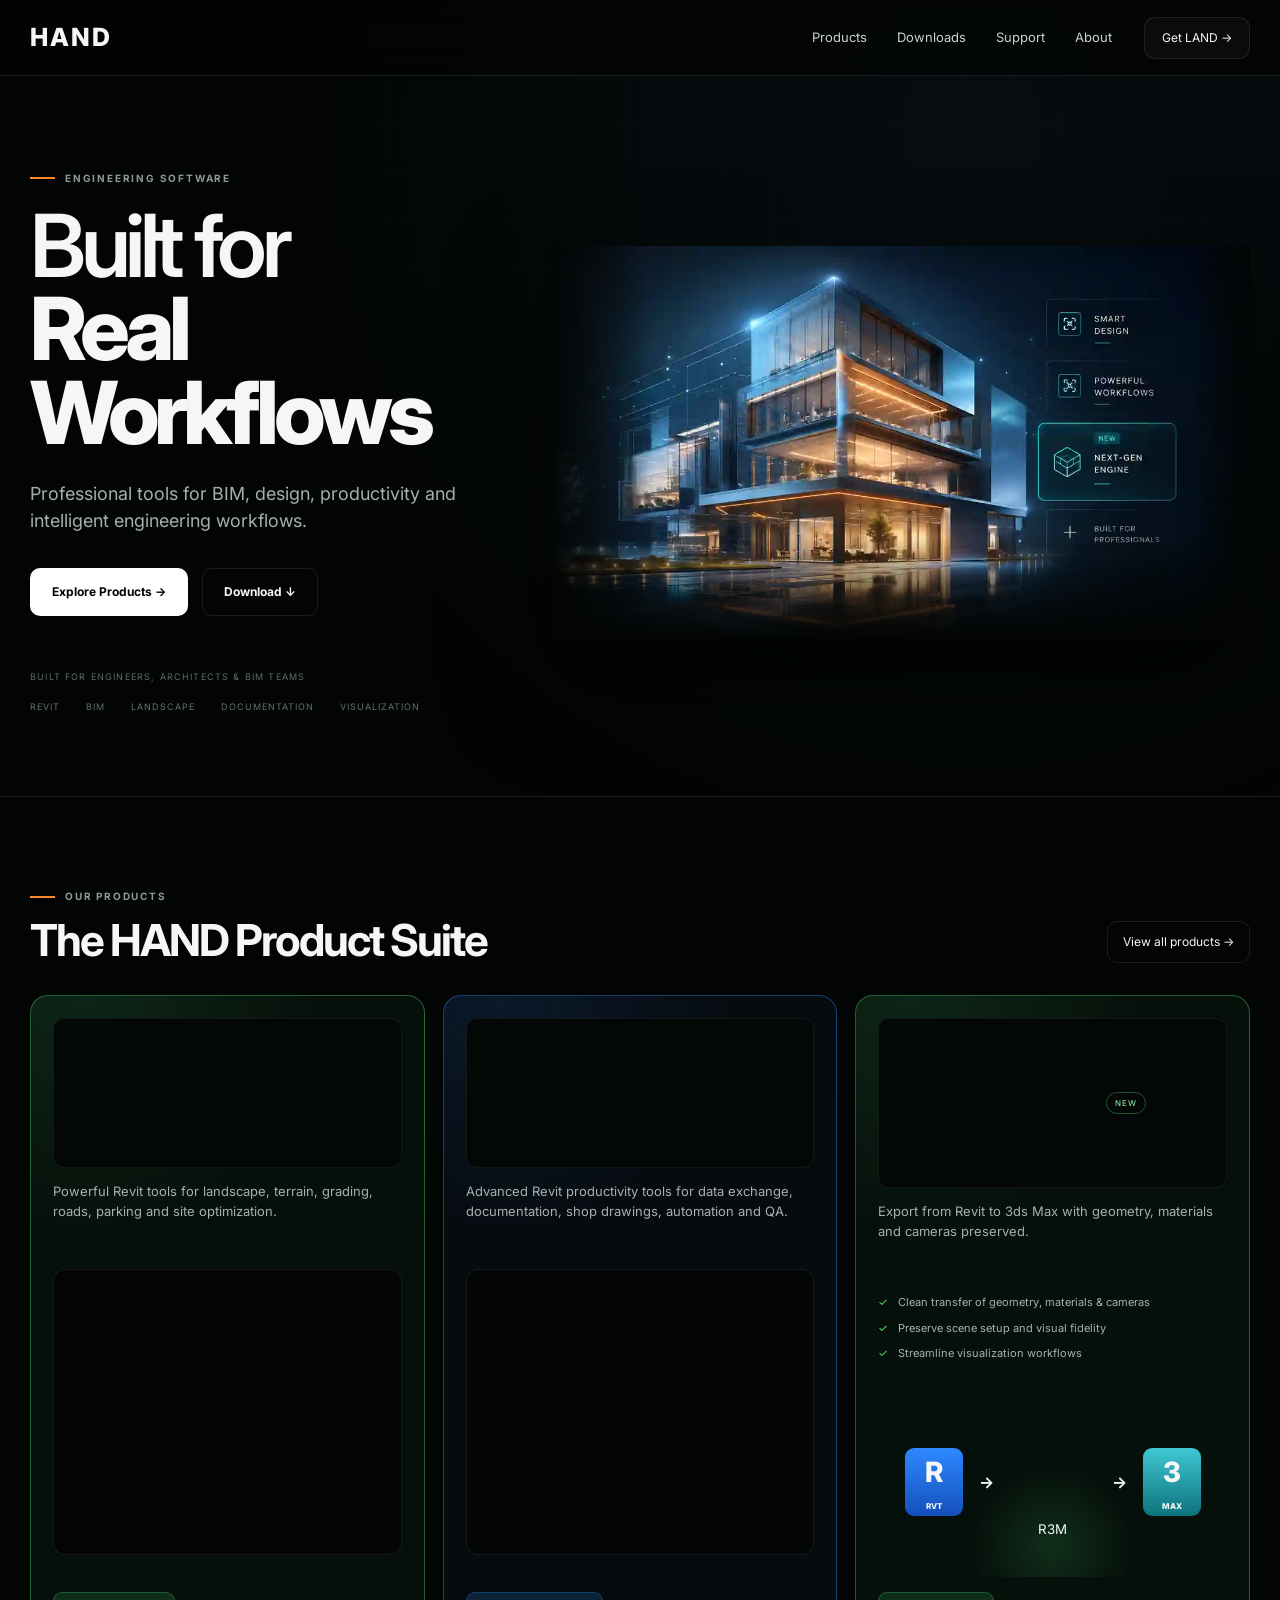
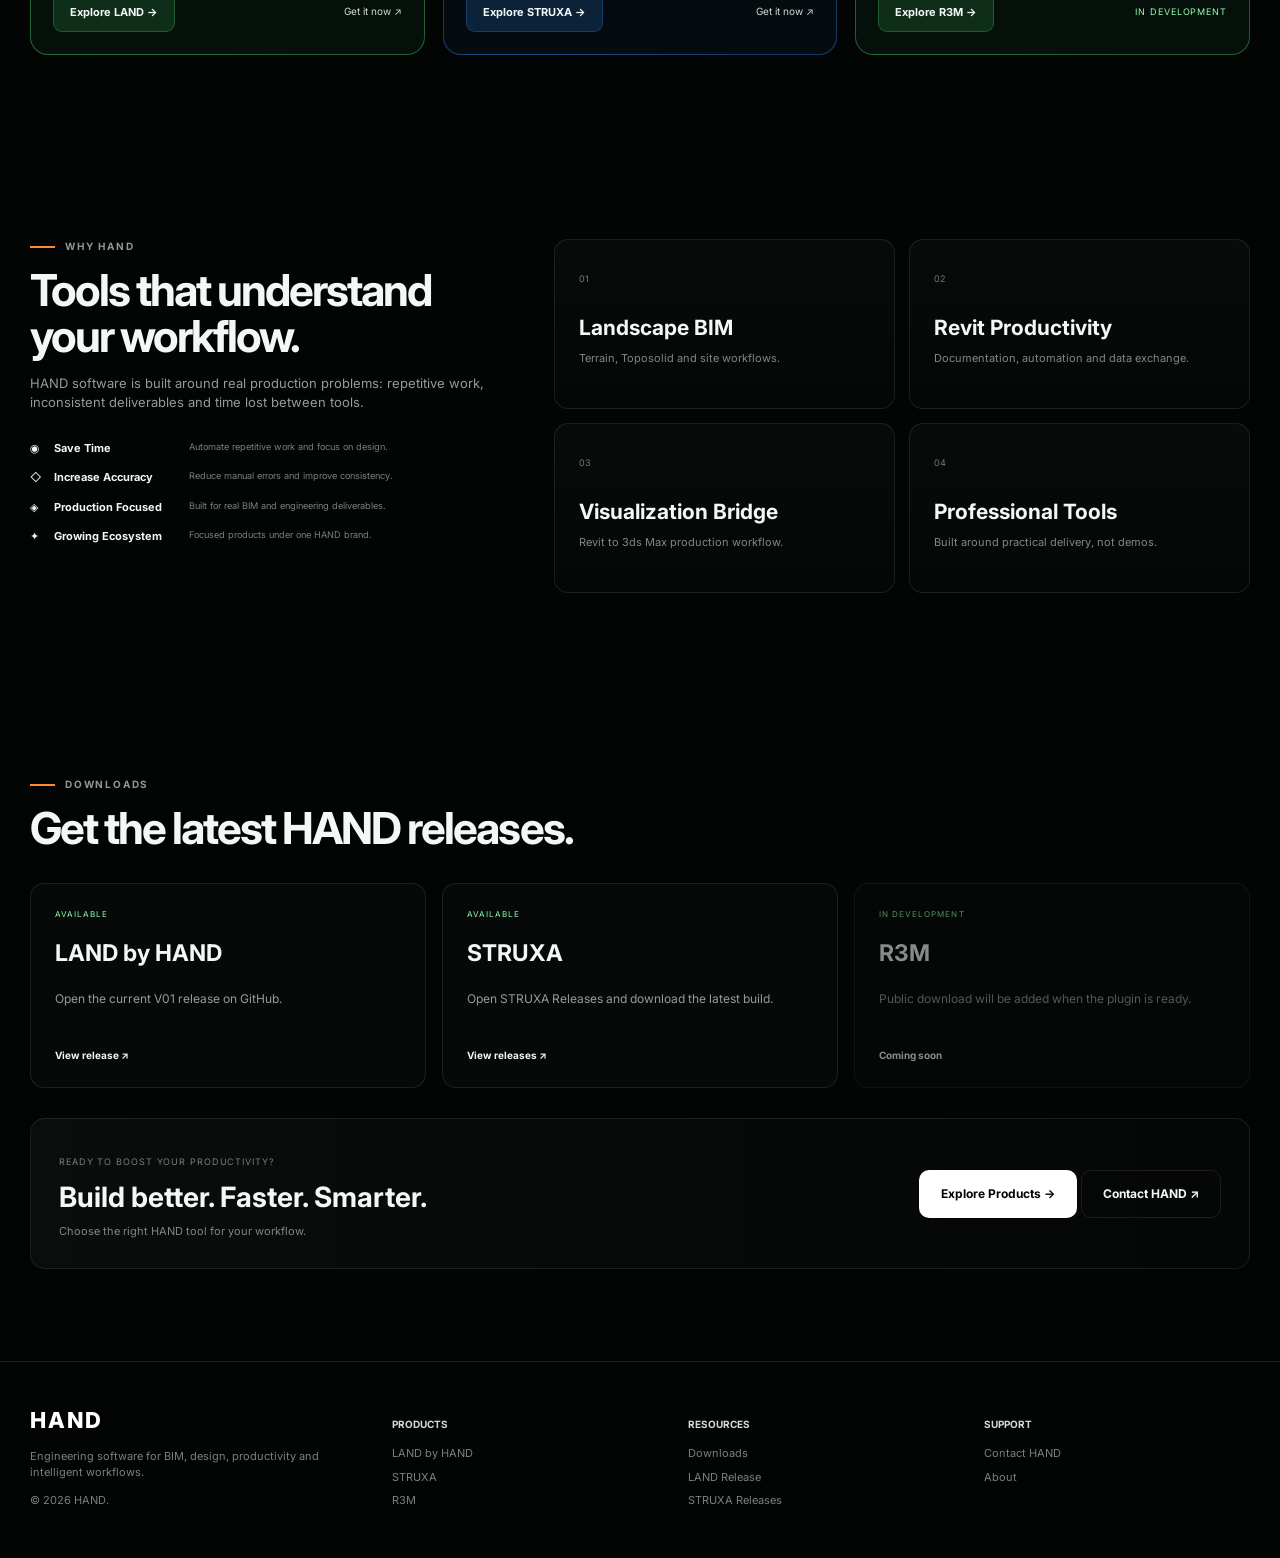
==== commit 73e9a3ed: "Show complete product artwork without cropping or stretching" ====
--- a/index.html
+++ b/index.html
@@ -14,40 +14,33 @@
 .topbar{position:sticky;top:0;z-index:99;height:76px;background:rgba(3,5,4,.86);border-bottom:1px solid var(--line);backdrop-filter:blur(18px)}.nav{height:100%;display:flex;align-items:center;gap:32px}.brand{font-size:25px;font-weight:800;letter-spacing:.08em}.navlinks{margin-left:auto;display:flex;gap:30px;color:#cbd2ce;font-size:13px}.navlinks a:hover{color:white}.topcta{padding:11px 17px;border:1px solid var(--line);border-radius:11px;font-size:12px;background:rgba(255,255,255,.03)}
 .hero{border-bottom:1px solid var(--line);position:relative;overflow:hidden}.hero:before{content:"";position:absolute;inset:0;background-image:linear-gradient(rgba(255,255,255,.012) 1px,transparent 1px),linear-gradient(90deg,rgba(255,255,255,.012) 1px,transparent 1px);background-size:48px 48px;mask-image:linear-gradient(#000,transparent 70%);pointer-events:none}.hero-grid{min-height:720px;display:grid;grid-template-columns:.82fr 1.18fr;gap:36px;align-items:center;padding:58px 0 46px}.eyebrow{display:flex;align-items:center;gap:10px;font-size:10px;letter-spacing:.18em;color:#8f9994;font-weight:700}.eyebrow:before{content:"";width:25px;height:2px;background:var(--orange)}h1{font-size:clamp(62px,6.8vw,92px);letter-spacing:-.062em;line-height:.96;margin:18px 0 26px;font-weight:600}h1 strong{font-weight:800}.hero-copy p{font-size:18px;color:#a6b0ab;max-width:565px}.hero-actions{display:flex;gap:14px;margin:34px 0 54px}.btn{min-height:48px;padding:0 21px;border-radius:10px;border:1px solid var(--line);display:inline-flex;align-items:center;justify-content:center;gap:22px;font-size:12px;font-weight:700;transition:.22s ease}.btn:hover{transform:translateY(-2px)}.btn.primary{background:#fff;color:#040605}.trustlabel{font-size:9px;letter-spacing:.13em;color:#626d67}.trust{display:flex;gap:26px;flex-wrap:wrap;margin-top:16px;color:#65706a;font-size:9px;letter-spacing:.11em}.hero-art{position:relative;min-height:0;aspect-ratio:16/9;align-self:center}.hero-img{position:absolute;inset:0;width:100%;height:100%;object-fit:cover;object-position:center;border-radius:8px;box-shadow:0 42px 100px rgba(0,0,0,.55)}.hero-art:after{content:"";position:absolute;inset:0;background:linear-gradient(90deg,#030504 0%,transparent 14%,transparent 92%,#030504 100%),linear-gradient(180deg,transparent 74%,#030504 100%);pointer-events:none}
 .section{padding:92px 0}.section-head{display:flex;justify-content:space-between;align-items:end;margin-bottom:32px}.section-head h2{font-size:44px;letter-spacing:-.045em;line-height:1.05;margin:13px 0 0}.outline{padding:11px 15px;border:1px solid var(--line);border-radius:10px;font-size:12px}
-.product-grid{display:grid;grid-template-columns:repeat(3,1fr);gap:18px}.product{min-height:580px;padding:22px;border:1px solid var(--line);border-radius:var(--radius);display:flex;flex-direction:column;overflow:hidden;position:relative;transition:.28s ease}.product:hover{transform:translateY(-5px)}.product.land{border-color:rgba(75,232,121,.38);background:radial-gradient(circle at 14% 0,rgba(75,232,121,.10),transparent 32%),#06100b}.product.struxa{border-color:rgba(47,148,255,.38);background:radial-gradient(circle at 14% 0,rgba(47,148,255,.11),transparent 32%),#060b10}.product.r3m{border-color:rgba(75,232,121,.36);background:radial-gradient(circle at 14% 0,rgba(75,232,121,.10),transparent 32%),#06100b}.product-logo{height:112px;display:flex;align-items:center}.product-logo img{max-height:106px;max-width:100%;object-fit:contain}.product>p{min-height:65px;margin:2px 0 14px;color:#a7b0ab;font-size:13px}.poster{height:260px;border:1px solid rgba(255,255,255,.08);border-radius:12px;overflow:hidden;background:#040605;margin:6px 0 20px}.poster img{width:100%;height:100%;object-fit:cover;transition:.3s ease}.product:hover .poster img{transform:scale(1.015)}.card-foot{margin-top:auto;display:flex;align-items:center;justify-content:space-between;gap:12px}.product-btn{padding:11px 16px;border-radius:9px;font-size:11px;font-weight:700;border:1px solid var(--line)}.land .product-btn,.r3m .product-btn{background:rgba(75,232,121,.14);border-color:rgba(75,232,121,.25)}.struxa .product-btn{background:rgba(47,148,255,.17);border-color:rgba(47,148,255,.25)}.secondary-link{font-size:10px;color:#d2d9d5}
+.product-grid{display:grid;grid-template-columns:repeat(3,1fr);gap:18px;align-items:stretch}.product{min-height:660px;padding:22px;border:1px solid var(--line);border-radius:var(--radius);display:flex;flex-direction:column;overflow:hidden;position:relative;transition:.28s ease}.product:hover{transform:translateY(-4px)}.product.land{border-color:rgba(75,232,121,.38);background:radial-gradient(circle at 14% 0,rgba(75,232,121,.10),transparent 32%),#06100b}.product.struxa{border-color:rgba(47,148,255,.38);background:radial-gradient(circle at 14% 0,rgba(47,148,255,.11),transparent 32%),#060b10}.product.r3m{border-color:rgba(75,232,121,.36);background:radial-gradient(circle at 14% 0,rgba(75,232,121,.10),transparent 32%),#06100b}.product-logo{height:150px;padding:8px;border:1px solid rgba(255,255,255,.06);border-radius:11px;background:#030706;display:flex;align-items:center;justify-content:center;overflow:hidden}.product-logo img{display:block;width:100%;height:100%;max-width:100%;max-height:100%;object-fit:contain;object-position:center}.product>p{min-height:65px;margin:14px 0 16px;color:#a7b0ab;font-size:13px}.poster{height:286px;padding:10px;border:1px solid rgba(255,255,255,.08);border-radius:12px;overflow:hidden;background:#030605;margin:6px 0 20px;display:flex;align-items:center;justify-content:center}.poster img{display:block;width:100%;height:100%;object-fit:contain;object-position:center;transition:none}.card-foot{margin-top:auto;display:flex;align-items:center;justify-content:space-between;gap:12px}.product-btn{padding:11px 16px;border-radius:9px;font-size:11px;font-weight:700;border:1px solid var(--line)}.land .product-btn,.r3m .product-btn{background:rgba(75,232,121,.14);border-color:rgba(75,232,121,.25)}.struxa .product-btn{background:rgba(47,148,255,.17);border-color:rgba(47,148,255,.25)}.secondary-link{font-size:10px;color:#d2d9d5}
 .r3-title{height:112px;display:flex;align-items:center;gap:16px}.r3-title strong{font-size:42px;letter-spacing:-.04em}.pill{font-size:8px;letter-spacing:.11em;color:#9bffb6;border:1px solid rgba(75,232,121,.34);border-radius:999px;padding:4px 8px}.r3-logo{width:74px;height:74px;filter:drop-shadow(0 0 18px rgba(75,232,121,.22))}.r3-logo .cube-line{stroke:rgba(242,247,245,.92);stroke-width:4;fill:none;stroke-linejoin:round;stroke-linecap:round}.r3-logo .cube-back{stroke:rgba(75,232,121,.58);stroke-width:2.8;fill:none;stroke-linejoin:round;stroke-linecap:round}.r3-logo .r-core{fill:url(#r3grad)}.r3-logo .r-shadow{fill:rgba(24,94,42,.95)}.r3-list{list-style:none;padding:0;margin:2px 0 16px}.r3-list li{font-size:11px;color:#a8b1ac;margin:9px 0;padding-left:20px;position:relative}.r3-list li:before{content:"✓";position:absolute;left:0;color:var(--green)}.pipeline{height:190px;display:flex;align-items:center;justify-content:center;gap:16px;border-radius:12px;background:radial-gradient(circle at 50% 84%,rgba(75,232,121,.14),transparent 34%)}.app{width:58px;height:68px;border-radius:9px;display:grid;place-items:center;font-weight:800;font-size:28px;background:linear-gradient(#2e88ff,#1450bb)}.app.max{background:linear-gradient(#3fc7d3,#0d737c)}.app small{display:block;font-size:8px}.mid{text-align:center}.mid .r3-logo{width:60px;height:60px;margin:auto}.mid small{display:block;margin-top:10px}.dev{font-size:9px;color:#91ffaa;letter-spacing:.1em}
 .why-wrap{display:grid;grid-template-columns:.82fr 1.18fr;gap:40px}.why-copy h2{font-size:44px;letter-spacing:-.045em;line-height:1.04;margin:14px 0}.why-copy>p{max-width:470px;color:var(--muted);font-size:13px}.why-list{display:grid;gap:13px;margin-top:27px}.why-list div{display:grid;grid-template-columns:24px 135px 1fr;align-items:start;font-size:11px}.why-list small{color:#77817c}.cap-grid{display:grid;grid-template-columns:repeat(2,1fr);gap:14px}.cap{min-height:170px;padding:24px;border:1px solid var(--line);border-radius:14px;background:linear-gradient(180deg,rgba(255,255,255,.028),rgba(255,255,255,.012))}.cap span{font-size:9px;color:#6e7973}.cap strong{display:block;font-size:21px;margin:24px 0 6px}.cap p{margin:0;font-size:11px;color:#7f8984}
 .download-grid{display:grid;grid-template-columns:repeat(3,1fr);gap:16px}.download{min-height:205px;padding:24px;border:1px solid var(--line);border-radius:14px;background:rgba(255,255,255,.02);display:flex;flex-direction:column}.download span{font-size:8px;letter-spacing:.13em;color:#8effaa}.download strong{font-size:23px;margin:16px 0 7px}.download p{font-size:12px;color:var(--muted)}.download b{margin-top:auto;font-size:10px}.download.disabled{opacity:.55}.bottom-cta{margin-top:30px;padding:28px;border:1px solid var(--line);border-radius:15px;display:flex;align-items:center;justify-content:space-between;gap:25px;background:linear-gradient(90deg,rgba(255,255,255,.035),rgba(255,255,255,.012))}.bottom-cta small{font-size:9px;color:#76807b;letter-spacing:.1em}.bottom-cta h3{font-size:28px;margin:5px 0}.bottom-cta p{font-size:11px;color:#7f8984;margin:0}
 footer{border-top:1px solid var(--line);padding:42px 0;color:#78827d;font-size:11px}.footer-grid{display:grid;grid-template-columns:1.25fr repeat(3,1fr);gap:30px}.footer-grid h4{color:#d4dbd7;font-size:10px}.footer-grid a{display:block;margin:7px 0}.footer-brand{font-size:22px;font-weight:800;letter-spacing:.08em;color:#fff}
 .reveal{opacity:0;transform:translateY(18px);transition:.65s ease}.reveal.visible{opacity:1;transform:none}
 @media(max-width:1000px){.hero-grid,.why-wrap{grid-template-columns:1fr}.hero-art{min-height:0;aspect-ratio:16/9}.product-grid,.download-grid{grid-template-columns:1fr}.footer-grid{grid-template-columns:1fr 1fr}.navlinks{display:none}}@media(max-width:620px){.shell{width:min(100% - 28px,1220px)}.hero-grid{min-height:auto;padding:55px 0}.hero-art{min-height:0;aspect-ratio:16/9}h1{font-size:52px}.section{padding:68px 0}.section-head{align-items:flex-start;flex-direction:column;gap:16px}.cap-grid{grid-template-columns:1fr}.why-list div{grid-template-columns:24px 1fr}.why-list small{grid-column:2}.bottom-cta{align-items:flex-start;flex-direction:column}.footer-grid{grid-template-columns:1fr}}
-
-.exact-r3{height:112px;display:flex;align-items:center;gap:12px}
-.exact-r3 img{width:260px;max-width:80%;height:105px;object-fit:contain;object-position:left center;filter:drop-shadow(0 0 13px rgba(75,232,121,.17))}
-.r3-exact-icon{width:76px;height:76px;object-fit:contain;filter:drop-shadow(0 0 13px rgba(75,232,121,.18))}
-.mid .r3-exact-icon{margin:auto}
-
-/* Official product artwork cropping */
-.product-logo{overflow:hidden;position:relative}
-.land .product-logo img{width:250%;max-width:none;max-height:none;height:auto;transform:translate(-3%,-1%)}
-.struxa .product-logo img{width:210%;max-width:none;max-height:none;height:auto;transform:translate(-1%,-1%)}
-.exact-r3{overflow:hidden}
-.exact-r3 img{width:175px!important;max-width:none!important;height:210px!important;object-fit:cover!important;object-position:50% 96%!important;transform:translateY(-5px);filter:drop-shadow(0 0 12px rgba(75,232,121,.18))!important}
-.r3-exact-icon{width:76px!important;height:76px!important;object-fit:cover!important;object-position:50% 23%!important;filter:drop-shadow(0 0 13px rgba(75,232,121,.18))}
+.exact-r3{height:170px;padding:8px 10px;display:flex;align-items:center;justify-content:center;gap:14px;border:1px solid rgba(255,255,255,.06);border-radius:11px;background:#030706;overflow:hidden}.exact-r3 img{display:block;width:auto!important;height:150px!important;max-width:76%!important;object-fit:contain!important;object-position:center!important;transform:none!important;filter:drop-shadow(0 0 14px rgba(75,232,121,.18))!important}.r3-exact-icon{display:block;width:86px!important;height:86px!important;object-fit:contain!important;object-position:center!important;filter:drop-shadow(0 0 13px rgba(75,232,121,.20))!important}.mid .r3-exact-icon{margin:auto}
+/* Production image policy: show complete official artwork, never crop or zoom. */
+.product-logo,.poster,.exact-r3{isolation:isolate}
+.product-logo img,.poster img,.exact-r3 img,.r3-exact-icon{object-fit:contain!important;object-position:center!important;transform:none!important;image-rendering:auto}
+.product:hover .poster img{transform:none!important}
+.land .product-logo img,.struxa .product-logo img{width:100%!important;height:100%!important;max-width:100%!important;max-height:100%!important}
 </style>
 </head>
 <body>
 <header class="topbar"><div class="shell nav"><a class="brand" href="#top">HAND</a><nav class="navlinks"><a href="#products">Products</a><a href="#downloads">Downloads</a><a href="#support">Support</a><a href="#about">About</a></nav><a class="topcta" href="https://github.com/amae1234ae-lgtm/Land-by-hand/releases/tag/V01" target="_blank">Get LAND →</a></div></header>
 <main id="top">
-<section class="hero"><div class="shell hero-grid"><div class="hero-copy reveal"><div class="eyebrow">ENGINEERING SOFTWARE</div><h1>Built for<br><strong>Real Workflows</strong></h1><p>Professional tools for BIM, design, productivity and intelligent engineering workflows.</p><div class="hero-actions"><a class="btn primary" href="#products">Explore Products →</a><a class="btn" href="#downloads">Download ↓</a></div><div class="trustlabel">BUILT FOR ENGINEERS, ARCHITECTS & BIM TEAMS</div><div class="trust"><span>REVIT</span><span>BIM</span><span>LANDSCAPE</span><span>DOCUMENTATION</span><span>VISUALIZATION</span></div></div><div class="hero-art reveal"><img class="hero-img hero-hq" src="assets/hero-v2.webp?v=5" alt="HAND engineering software visualization" width="1200" height="675" decoding="async"></div></div></section>
+<section class="hero"><div class="shell hero-grid"><div class="hero-copy reveal"><div class="eyebrow">ENGINEERING SOFTWARE</div><h1>Built for<br><strong>Real Workflows</strong></h1><p>Professional tools for BIM, design, productivity and intelligent engineering workflows.</p><div class="hero-actions"><a class="btn primary" href="#products">Explore Products →</a><a class="btn" href="#downloads">Download ↓</a></div><div class="trustlabel">BUILT FOR ENGINEERS, ARCHITECTS & BIM TEAMS</div><div class="trust"><span>REVIT</span><span>BIM</span><span>LANDSCAPE</span><span>DOCUMENTATION</span><span>VISUALIZATION</span></div></div><div class="hero-art reveal"><img class="hero-img hero-hq" src="assets/hero-v2.webp?v=7" alt="HAND engineering software visualization" width="1200" height="675" decoding="async"></div></div></section>
 <section class="section" id="products"><div class="shell"><div class="section-head reveal"><div><div class="eyebrow">OUR PRODUCTS</div><h2>The HAND Product Suite</h2></div><a class="outline" href="#downloads">View all products →</a></div><div class="product-grid">
-<article class="product land reveal"><div class="product-logo"><img class="embedded-land" alt="LAND by HAND"></div><p>Powerful Revit tools for landscape, terrain, grading, roads, parking and site optimization.</p><div class="poster"><img class="embedded-land" alt="LAND by HAND features"></div><div class="card-foot"><a class="product-btn" href="https://github.com/amae1234ae-lgtm/Land-by-hand/releases/tag/V01" target="_blank">Explore LAND →</a><a class="secondary-link" href="https://github.com/amae1234ae-lgtm/Land-by-hand/releases/tag/V01" target="_blank">Get it now ↗</a></div></article>
-<article class="product struxa reveal"><div class="product-logo"><img class="embedded-struxa" alt="STRUXA by HAND"></div><p>Advanced Revit productivity tools for data exchange, documentation, shop drawings, automation and QA.</p><div class="poster"><img class="embedded-struxa" alt="STRUXA features"></div><div class="card-foot"><a class="product-btn" href="https://github.com/amae1234ae-lgtm/struxa-releases/releases" target="_blank">Explore STRUXA →</a><a class="secondary-link" href="https://github.com/amae1234ae-lgtm/struxa-releases/releases" target="_blank">Get it now ↗</a></div></article>
-<article class="product r3m reveal"><div class="r3-title exact-r3"><img class="embedded-r3m" alt="R3M approved Option 3 logo"><span class="pill">NEW</span></div><p>Export from Revit to 3ds Max with geometry, materials and cameras preserved.</p><ul class="r3-list"><li>Clean transfer of geometry, materials & cameras</li><li>Preserve scene setup and visual fidelity</li><li>Streamline visualization workflows</li></ul><div class="pipeline"><div class="app">R<small>RVT</small></div><b>→</b><div class="mid"><img class="r3-exact-icon embedded-r3m" alt="R3M"><small>R3M</small></div><b>→</b><div class="app max">3<small>MAX</small></div></div><div class="card-foot"><a class="product-btn" href="#about">Explore R3M →</a><span class="dev">IN DEVELOPMENT</span></div></article>
+<article class="product land reveal"><div class="product-logo"><img class="hq-land" src="assets/land.webp?v=7" alt="LAND by HAND official artwork" width="800" height="319" decoding="async"></div><p>Powerful Revit tools for landscape, terrain, grading, roads, parking and site optimization.</p><div class="poster"><img class="hq-land" src="assets/land.webp?v=7" alt="LAND by HAND complete feature artwork" width="800" height="319" loading="lazy" decoding="async"></div><div class="card-foot"><a class="product-btn" href="https://github.com/amae1234ae-lgtm/Land-by-hand/releases/tag/V01" target="_blank">Explore LAND →</a><a class="secondary-link" href="https://github.com/amae1234ae-lgtm/Land-by-hand/releases/tag/V01" target="_blank">Get it now ↗</a></div></article>
+<article class="product struxa reveal"><div class="product-logo"><img class="hq-struxa" src="assets/struxa.webp?v=7" alt="STRUXA by HAND official artwork" width="1005" height="503" decoding="async"></div><p>Advanced Revit productivity tools for data exchange, documentation, shop drawings, automation and QA.</p><div class="poster"><img class="hq-struxa" src="assets/struxa.webp?v=7" alt="STRUXA complete feature artwork" width="1005" height="503" loading="lazy" decoding="async"></div><div class="card-foot"><a class="product-btn" href="https://github.com/amae1234ae-lgtm/struxa-releases/releases" target="_blank">Explore STRUXA →</a><a class="secondary-link" href="https://github.com/amae1234ae-lgtm/struxa-releases/releases" target="_blank">Get it now ↗</a></div></article>
+<article class="product r3m reveal"><div class="r3-title exact-r3"><img class="hq-r3m-wordmark" src="assets/r3m.webp?v=7" alt="R3M approved Option 3 logo" width="401" height="515" decoding="async"><span class="pill">NEW</span></div><p>Export from Revit to 3ds Max with geometry, materials and cameras preserved.</p><ul class="r3-list"><li>Clean transfer of geometry, materials & cameras</li><li>Preserve scene setup and visual fidelity</li><li>Streamline visualization workflows</li></ul><div class="pipeline"><div class="app">R<small>RVT</small></div><b>→</b><div class="mid"><img class="r3-exact-icon hq-r3m-icon" src="assets/r3m.webp?v=7" alt="R3M" width="299" height="308" decoding="async"><small>R3M</small></div><b>→</b><div class="app max">3<small>MAX</small></div></div><div class="card-foot"><a class="product-btn" href="#about">Explore R3M →</a><span class="dev">IN DEVELOPMENT</span></div></article>
 </div></div></section>
 <section class="section" id="about"><div class="shell why-wrap"><div class="why-copy reveal"><div class="eyebrow">WHY HAND</div><h2>Tools that understand<br>your workflow.</h2><p>HAND software is built around real production problems: repetitive work, inconsistent deliverables and time lost between tools.</p><div class="why-list"><div><span>◉</span><b>Save Time</b><small>Automate repetitive work and focus on design.</small></div><div><span>◇</span><b>Increase Accuracy</b><small>Reduce manual errors and improve consistency.</small></div><div><span>◈</span><b>Production Focused</b><small>Built for real BIM and engineering deliverables.</small></div><div><span>✦</span><b>Growing Ecosystem</b><small>Focused products under one HAND brand.</small></div></div></div><div class="cap-grid reveal"><article class="cap"><span>01</span><strong>Landscape BIM</strong><p>Terrain, Toposolid and site workflows.</p></article><article class="cap"><span>02</span><strong>Revit Productivity</strong><p>Documentation, automation and data exchange.</p></article><article class="cap"><span>03</span><strong>Visualization Bridge</strong><p>Revit to 3ds Max production workflow.</p></article><article class="cap"><span>04</span><strong>Professional Tools</strong><p>Built around practical delivery, not demos.</p></article></div></div></section>
 <section class="section" id="downloads"><div class="shell"><div class="section-head reveal"><div><div class="eyebrow">DOWNLOADS</div><h2>Get the latest HAND releases.</h2></div></div><div class="download-grid reveal"><a class="download" href="https://github.com/amae1234ae-lgtm/Land-by-hand/releases/tag/V01" target="_blank"><span>AVAILABLE</span><strong>LAND by HAND</strong><p>Open the current V01 release on GitHub.</p><b>View release ↗</b></a><a class="download" href="https://github.com/amae1234ae-lgtm/struxa-releases/releases" target="_blank"><span>AVAILABLE</span><strong>STRUXA</strong><p>Open STRUXA Releases and download the latest build.</p><b>View releases ↗</b></a><div class="download disabled"><span>IN DEVELOPMENT</span><strong>R3M</strong><p>Public download will be added when the plugin is ready.</p><b>Coming soon</b></div></div><div class="bottom-cta reveal" id="support"><div><small>READY TO BOOST YOUR PRODUCTIVITY?</small><h3>Build better. Faster. Smarter.</h3><p>Choose the right HAND tool for your workflow.</p></div><div><a class="btn primary" href="#products">Explore Products →</a> <a class="btn" href="mailto:handplugins@gmail.com">Contact HAND ↗</a></div></div></div></section>
 </main>
 <footer><div class="shell footer-grid"><div><div class="footer-brand">HAND</div><p>Engineering software for BIM, design, productivity and intelligent workflows.</p><span>© <span id="year"></span> HAND.</span></div><div><h4>PRODUCTS</h4><a href="#products">LAND by HAND</a><a href="#products">STRUXA</a><a href="#products">R3M</a></div><div><h4>RESOURCES</h4><a href="#downloads">Downloads</a><a href="https://github.com/amae1234ae-lgtm/Land-by-hand/releases/tag/V01" target="_blank">LAND Release</a><a href="https://github.com/amae1234ae-lgtm/struxa-releases/releases" target="_blank">STRUXA Releases</a></div><div><h4>SUPPORT</h4><a href="mailto:handplugins@gmail.com">Contact HAND</a><a href="#about">About</a></div></div></footer>
-<script>document.getElementById('year').textContent=new Date().getFullYear();const io=new IntersectionObserver(es=>es.forEach(e=>{if(e.isIntersecting){e.target.classList.add('visible');io.unobserve(e.target)}}),{threshold:.08});document.querySelectorAll('.reveal').forEach(el=>io.observe(el));async function loadHeroHQ(){try{const files=['assets/hero-hq-a.txt?v=1','assets/hero-hq-b.txt?v=1'];const parts=await Promise.all(files.map(async file=>{const response=await fetch(file,{cache:'no-store'});if(!response.ok)throw new Error(file);return(await response.text()).trim()}));const image=document.querySelector('.hero-hq');if(image)image.src='data:image/webp;base64,'+parts.join('')}catch(error){console.error('High-resolution hero failed; fallback retained.',error)}}loadHeroHQ();async function loadImg(sel,file){try{const r=await fetch(file+'?v=2',{cache:'no-store'});if(!r.ok)throw new Error(file);const b=(await r.text()).trim();document.querySelectorAll(sel).forEach(i=>i.src='data:image/webp;base64,'+b)}catch(e){console.error(e)}}loadImg('.embedded-land','assets/embedded-land.txt');loadImg('.embedded-struxa','assets/embedded-struxa.txt');loadImg('.embedded-r3m','assets/embedded-r3m.txt');</script>
+<script>document.getElementById('year').textContent=new Date().getFullYear();const io=new IntersectionObserver(es=>es.forEach(e=>{if(e.isIntersecting){e.target.classList.add('visible');io.unobserve(e.target)}}),{threshold:.08});document.querySelectorAll('.reveal').forEach(el=>io.observe(el));async function loadHeroHQ(){try{const files=['assets/hero-hq-a.txt?v=1','assets/hero-hq-b.txt?v=1'];const parts=await Promise.all(files.map(async file=>{const response=await fetch(file,{cache:'no-store'});if(!response.ok)throw new Error(file);return(await response.text()).trim()}));const image=document.querySelector('.hero-hq');if(image)image.src='data:image/webp;base64,'+parts.join('')}catch(error){console.error('High-resolution hero failed; fallback retained.',error)}}loadHeroHQ();</script>
 </body></html>
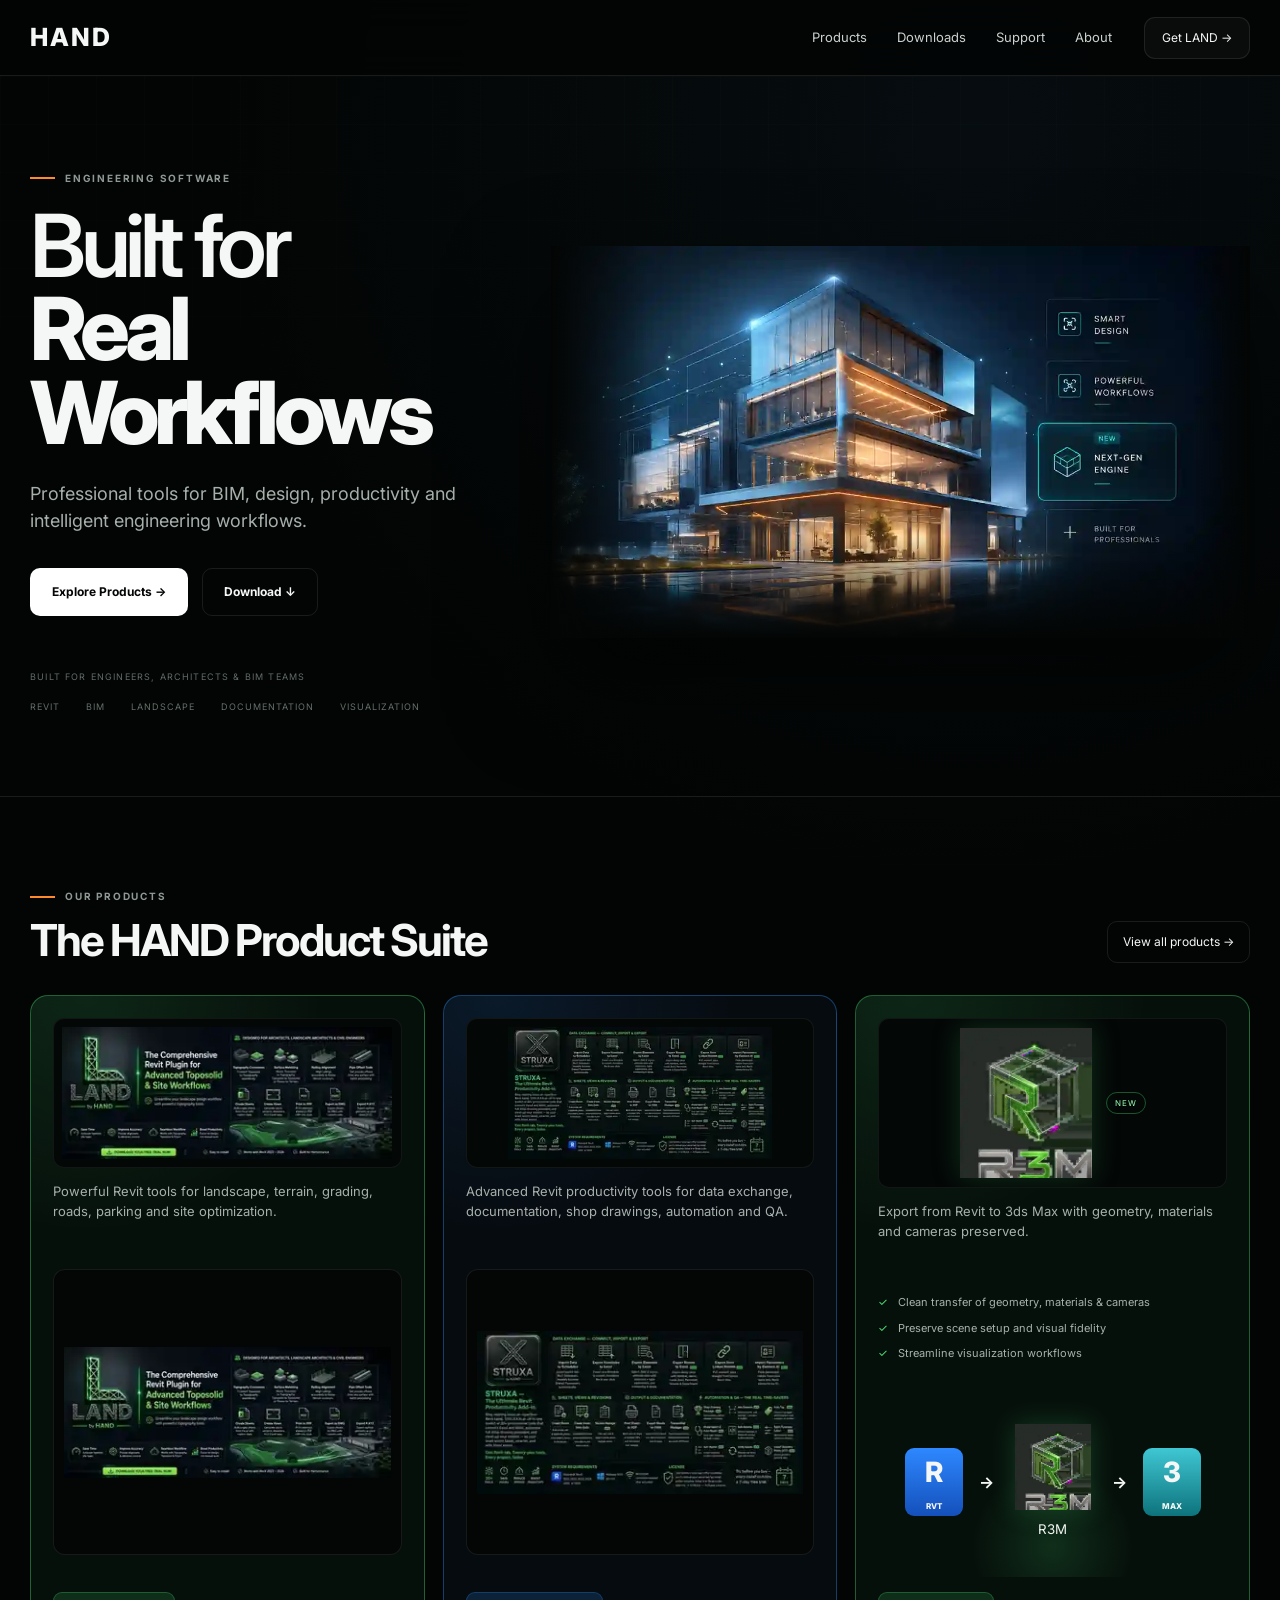
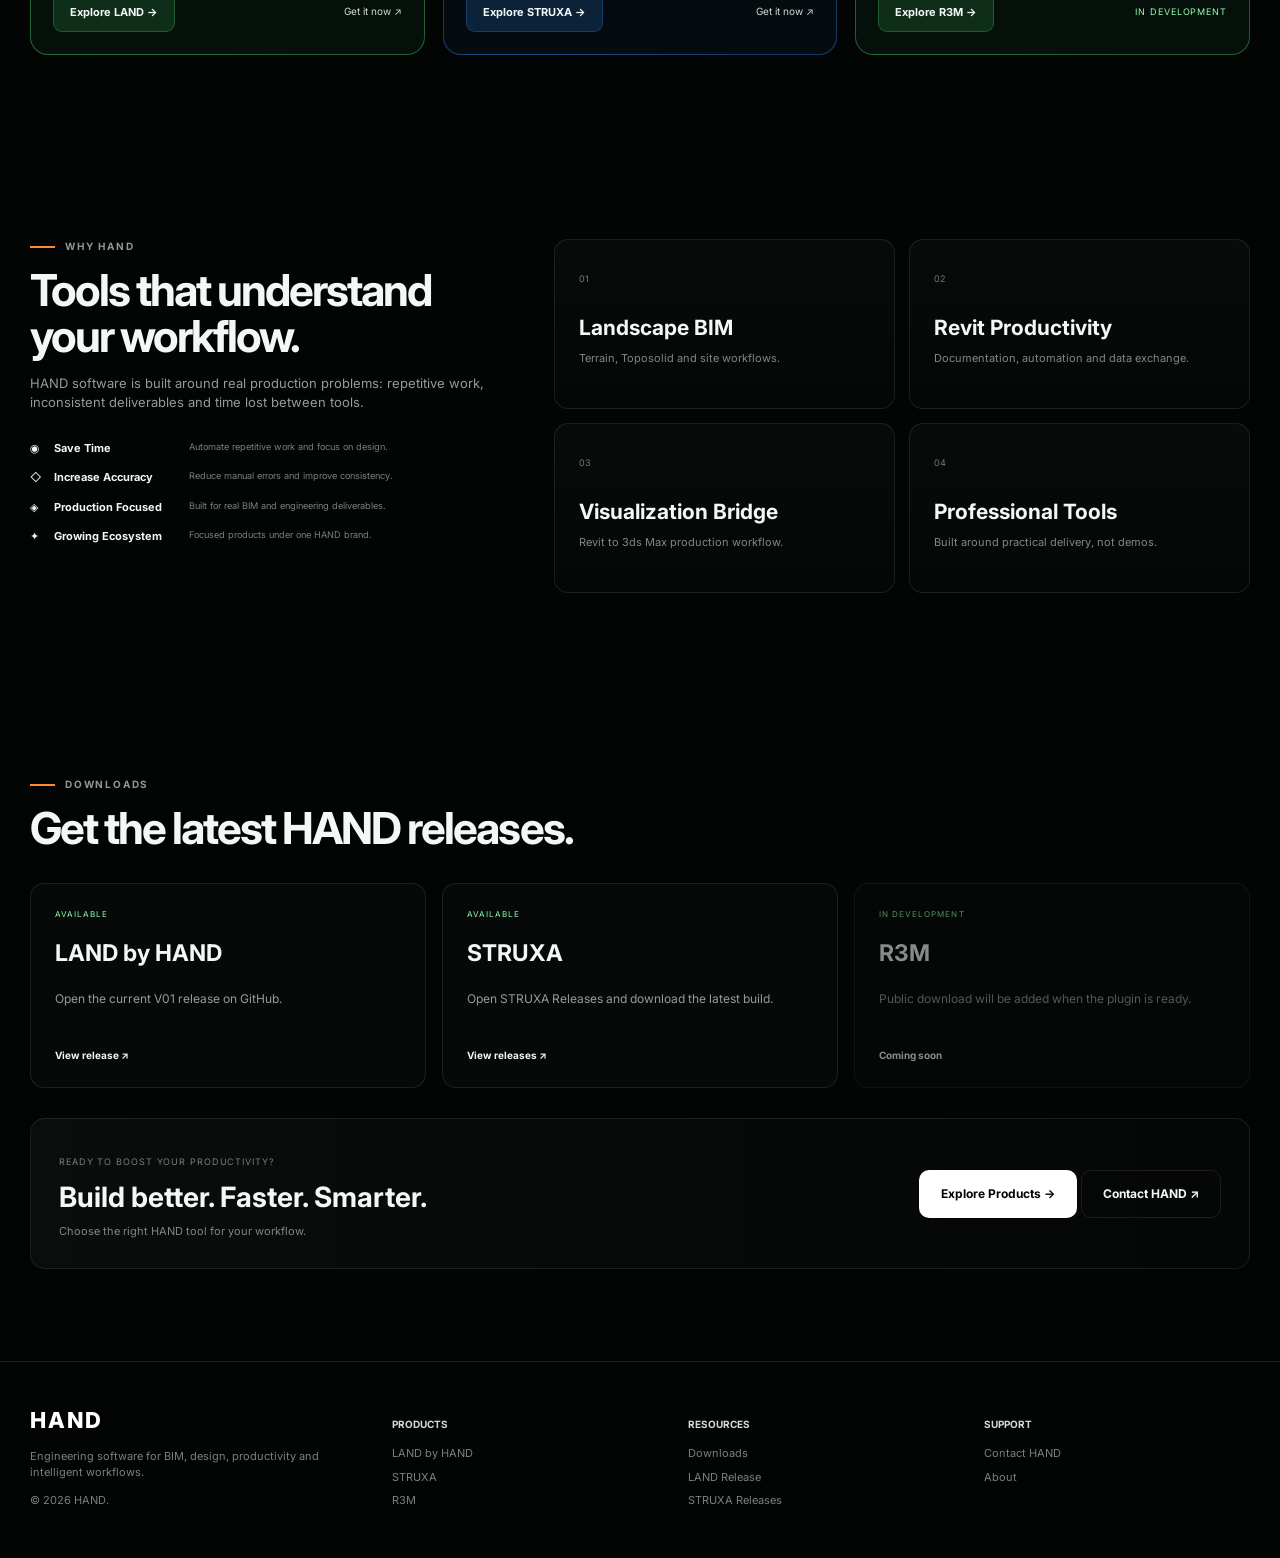
==== commit 06232208: "Keep product images visible while applying no-crop layout" ====
--- a/index.html
+++ b/index.html
@@ -34,13 +34,13 @@
 <main id="top">
 <section class="hero"><div class="shell hero-grid"><div class="hero-copy reveal"><div class="eyebrow">ENGINEERING SOFTWARE</div><h1>Built for<br><strong>Real Workflows</strong></h1><p>Professional tools for BIM, design, productivity and intelligent engineering workflows.</p><div class="hero-actions"><a class="btn primary" href="#products">Explore Products →</a><a class="btn" href="#downloads">Download ↓</a></div><div class="trustlabel">BUILT FOR ENGINEERS, ARCHITECTS & BIM TEAMS</div><div class="trust"><span>REVIT</span><span>BIM</span><span>LANDSCAPE</span><span>DOCUMENTATION</span><span>VISUALIZATION</span></div></div><div class="hero-art reveal"><img class="hero-img hero-hq" src="assets/hero-v2.webp?v=7" alt="HAND engineering software visualization" width="1200" height="675" decoding="async"></div></div></section>
 <section class="section" id="products"><div class="shell"><div class="section-head reveal"><div><div class="eyebrow">OUR PRODUCTS</div><h2>The HAND Product Suite</h2></div><a class="outline" href="#downloads">View all products →</a></div><div class="product-grid">
-<article class="product land reveal"><div class="product-logo"><img class="hq-land" src="assets/land.webp?v=7" alt="LAND by HAND official artwork" width="800" height="319" decoding="async"></div><p>Powerful Revit tools for landscape, terrain, grading, roads, parking and site optimization.</p><div class="poster"><img class="hq-land" src="assets/land.webp?v=7" alt="LAND by HAND complete feature artwork" width="800" height="319" loading="lazy" decoding="async"></div><div class="card-foot"><a class="product-btn" href="https://github.com/amae1234ae-lgtm/Land-by-hand/releases/tag/V01" target="_blank">Explore LAND →</a><a class="secondary-link" href="https://github.com/amae1234ae-lgtm/Land-by-hand/releases/tag/V01" target="_blank">Get it now ↗</a></div></article>
-<article class="product struxa reveal"><div class="product-logo"><img class="hq-struxa" src="assets/struxa.webp?v=7" alt="STRUXA by HAND official artwork" width="1005" height="503" decoding="async"></div><p>Advanced Revit productivity tools for data exchange, documentation, shop drawings, automation and QA.</p><div class="poster"><img class="hq-struxa" src="assets/struxa.webp?v=7" alt="STRUXA complete feature artwork" width="1005" height="503" loading="lazy" decoding="async"></div><div class="card-foot"><a class="product-btn" href="https://github.com/amae1234ae-lgtm/struxa-releases/releases" target="_blank">Explore STRUXA →</a><a class="secondary-link" href="https://github.com/amae1234ae-lgtm/struxa-releases/releases" target="_blank">Get it now ↗</a></div></article>
-<article class="product r3m reveal"><div class="r3-title exact-r3"><img class="hq-r3m-wordmark" src="assets/r3m.webp?v=7" alt="R3M approved Option 3 logo" width="401" height="515" decoding="async"><span class="pill">NEW</span></div><p>Export from Revit to 3ds Max with geometry, materials and cameras preserved.</p><ul class="r3-list"><li>Clean transfer of geometry, materials & cameras</li><li>Preserve scene setup and visual fidelity</li><li>Streamline visualization workflows</li></ul><div class="pipeline"><div class="app">R<small>RVT</small></div><b>→</b><div class="mid"><img class="r3-exact-icon hq-r3m-icon" src="assets/r3m.webp?v=7" alt="R3M" width="299" height="308" decoding="async"><small>R3M</small></div><b>→</b><div class="app max">3<small>MAX</small></div></div><div class="card-foot"><a class="product-btn" href="#about">Explore R3M →</a><span class="dev">IN DEVELOPMENT</span></div></article>
+<article class="product land reveal"><div class="product-logo"><img class="hq-land embedded-land" alt="LAND by HAND official artwork" width="800" height="319" decoding="async"></div><p>Powerful Revit tools for landscape, terrain, grading, roads, parking and site optimization.</p><div class="poster"><img class="hq-land embedded-land" alt="LAND by HAND complete feature artwork" width="800" height="319" loading="lazy" decoding="async"></div><div class="card-foot"><a class="product-btn" href="https://github.com/amae1234ae-lgtm/Land-by-hand/releases/tag/V01" target="_blank">Explore LAND →</a><a class="secondary-link" href="https://github.com/amae1234ae-lgtm/Land-by-hand/releases/tag/V01" target="_blank">Get it now ↗</a></div></article>
+<article class="product struxa reveal"><div class="product-logo"><img class="hq-struxa embedded-struxa" alt="STRUXA by HAND official artwork" width="1005" height="503" decoding="async"></div><p>Advanced Revit productivity tools for data exchange, documentation, shop drawings, automation and QA.</p><div class="poster"><img class="hq-struxa embedded-struxa" alt="STRUXA complete feature artwork" width="1005" height="503" loading="lazy" decoding="async"></div><div class="card-foot"><a class="product-btn" href="https://github.com/amae1234ae-lgtm/struxa-releases/releases" target="_blank">Explore STRUXA →</a><a class="secondary-link" href="https://github.com/amae1234ae-lgtm/struxa-releases/releases" target="_blank">Get it now ↗</a></div></article>
+<article class="product r3m reveal"><div class="r3-title exact-r3"><img class="hq-r3m-wordmark embedded-r3m" alt="R3M approved Option 3 logo" width="401" height="515" decoding="async"><span class="pill">NEW</span></div><p>Export from Revit to 3ds Max with geometry, materials and cameras preserved.</p><ul class="r3-list"><li>Clean transfer of geometry, materials & cameras</li><li>Preserve scene setup and visual fidelity</li><li>Streamline visualization workflows</li></ul><div class="pipeline"><div class="app">R<small>RVT</small></div><b>→</b><div class="mid"><img class="r3-exact-icon hq-r3m-icon embedded-r3m" alt="R3M" width="299" height="308" decoding="async"><small>R3M</small></div><b>→</b><div class="app max">3<small>MAX</small></div></div><div class="card-foot"><a class="product-btn" href="#about">Explore R3M →</a><span class="dev">IN DEVELOPMENT</span></div></article>
 </div></div></section>
 <section class="section" id="about"><div class="shell why-wrap"><div class="why-copy reveal"><div class="eyebrow">WHY HAND</div><h2>Tools that understand<br>your workflow.</h2><p>HAND software is built around real production problems: repetitive work, inconsistent deliverables and time lost between tools.</p><div class="why-list"><div><span>◉</span><b>Save Time</b><small>Automate repetitive work and focus on design.</small></div><div><span>◇</span><b>Increase Accuracy</b><small>Reduce manual errors and improve consistency.</small></div><div><span>◈</span><b>Production Focused</b><small>Built for real BIM and engineering deliverables.</small></div><div><span>✦</span><b>Growing Ecosystem</b><small>Focused products under one HAND brand.</small></div></div></div><div class="cap-grid reveal"><article class="cap"><span>01</span><strong>Landscape BIM</strong><p>Terrain, Toposolid and site workflows.</p></article><article class="cap"><span>02</span><strong>Revit Productivity</strong><p>Documentation, automation and data exchange.</p></article><article class="cap"><span>03</span><strong>Visualization Bridge</strong><p>Revit to 3ds Max production workflow.</p></article><article class="cap"><span>04</span><strong>Professional Tools</strong><p>Built around practical delivery, not demos.</p></article></div></div></section>
 <section class="section" id="downloads"><div class="shell"><div class="section-head reveal"><div><div class="eyebrow">DOWNLOADS</div><h2>Get the latest HAND releases.</h2></div></div><div class="download-grid reveal"><a class="download" href="https://github.com/amae1234ae-lgtm/Land-by-hand/releases/tag/V01" target="_blank"><span>AVAILABLE</span><strong>LAND by HAND</strong><p>Open the current V01 release on GitHub.</p><b>View release ↗</b></a><a class="download" href="https://github.com/amae1234ae-lgtm/struxa-releases/releases" target="_blank"><span>AVAILABLE</span><strong>STRUXA</strong><p>Open STRUXA Releases and download the latest build.</p><b>View releases ↗</b></a><div class="download disabled"><span>IN DEVELOPMENT</span><strong>R3M</strong><p>Public download will be added when the plugin is ready.</p><b>Coming soon</b></div></div><div class="bottom-cta reveal" id="support"><div><small>READY TO BOOST YOUR PRODUCTIVITY?</small><h3>Build better. Faster. Smarter.</h3><p>Choose the right HAND tool for your workflow.</p></div><div><a class="btn primary" href="#products">Explore Products →</a> <a class="btn" href="mailto:handplugins@gmail.com">Contact HAND ↗</a></div></div></div></section>
 </main>
 <footer><div class="shell footer-grid"><div><div class="footer-brand">HAND</div><p>Engineering software for BIM, design, productivity and intelligent workflows.</p><span>© <span id="year"></span> HAND.</span></div><div><h4>PRODUCTS</h4><a href="#products">LAND by HAND</a><a href="#products">STRUXA</a><a href="#products">R3M</a></div><div><h4>RESOURCES</h4><a href="#downloads">Downloads</a><a href="https://github.com/amae1234ae-lgtm/Land-by-hand/releases/tag/V01" target="_blank">LAND Release</a><a href="https://github.com/amae1234ae-lgtm/struxa-releases/releases" target="_blank">STRUXA Releases</a></div><div><h4>SUPPORT</h4><a href="mailto:handplugins@gmail.com">Contact HAND</a><a href="#about">About</a></div></div></footer>
-<script>document.getElementById('year').textContent=new Date().getFullYear();const io=new IntersectionObserver(es=>es.forEach(e=>{if(e.isIntersecting){e.target.classList.add('visible');io.unobserve(e.target)}}),{threshold:.08});document.querySelectorAll('.reveal').forEach(el=>io.observe(el));async function loadHeroHQ(){try{const files=['assets/hero-hq-a.txt?v=1','assets/hero-hq-b.txt?v=1'];const parts=await Promise.all(files.map(async file=>{const response=await fetch(file,{cache:'no-store'});if(!response.ok)throw new Error(file);return(await response.text()).trim()}));const image=document.querySelector('.hero-hq');if(image)image.src='data:image/webp;base64,'+parts.join('')}catch(error){console.error('High-resolution hero failed; fallback retained.',error)}}loadHeroHQ();</script>
+<script>document.getElementById('year').textContent=new Date().getFullYear();const io=new IntersectionObserver(es=>es.forEach(e=>{if(e.isIntersecting){e.target.classList.add('visible');io.unobserve(e.target)}}),{threshold:.08});document.querySelectorAll('.reveal').forEach(el=>io.observe(el));async function loadHeroHQ(){try{const files=['assets/hero-hq-a.txt?v=1','assets/hero-hq-b.txt?v=1'];const parts=await Promise.all(files.map(async file=>{const response=await fetch(file,{cache:'no-store'});if(!response.ok)throw new Error(file);return(await response.text()).trim()}));const image=document.querySelector('.hero-hq');if(image)image.src='data:image/webp;base64,'+parts.join('')}catch(error){console.error('High-resolution hero failed; fallback retained.',error)}}loadHeroHQ();async function loadImg(selector,file){try{const response=await fetch(file+'?v=8',{cache:'no-store'});if(!response.ok)throw new Error(file);const payload=(await response.text()).trim();document.querySelectorAll(selector).forEach(image=>image.src='data:image/webp;base64,'+payload)}catch(error){console.error(error)}}loadImg('.embedded-land','assets/embedded-land.txt');loadImg('.embedded-struxa','assets/embedded-struxa.txt');loadImg('.embedded-r3m','assets/embedded-r3m.txt');</script>
 </body></html>
